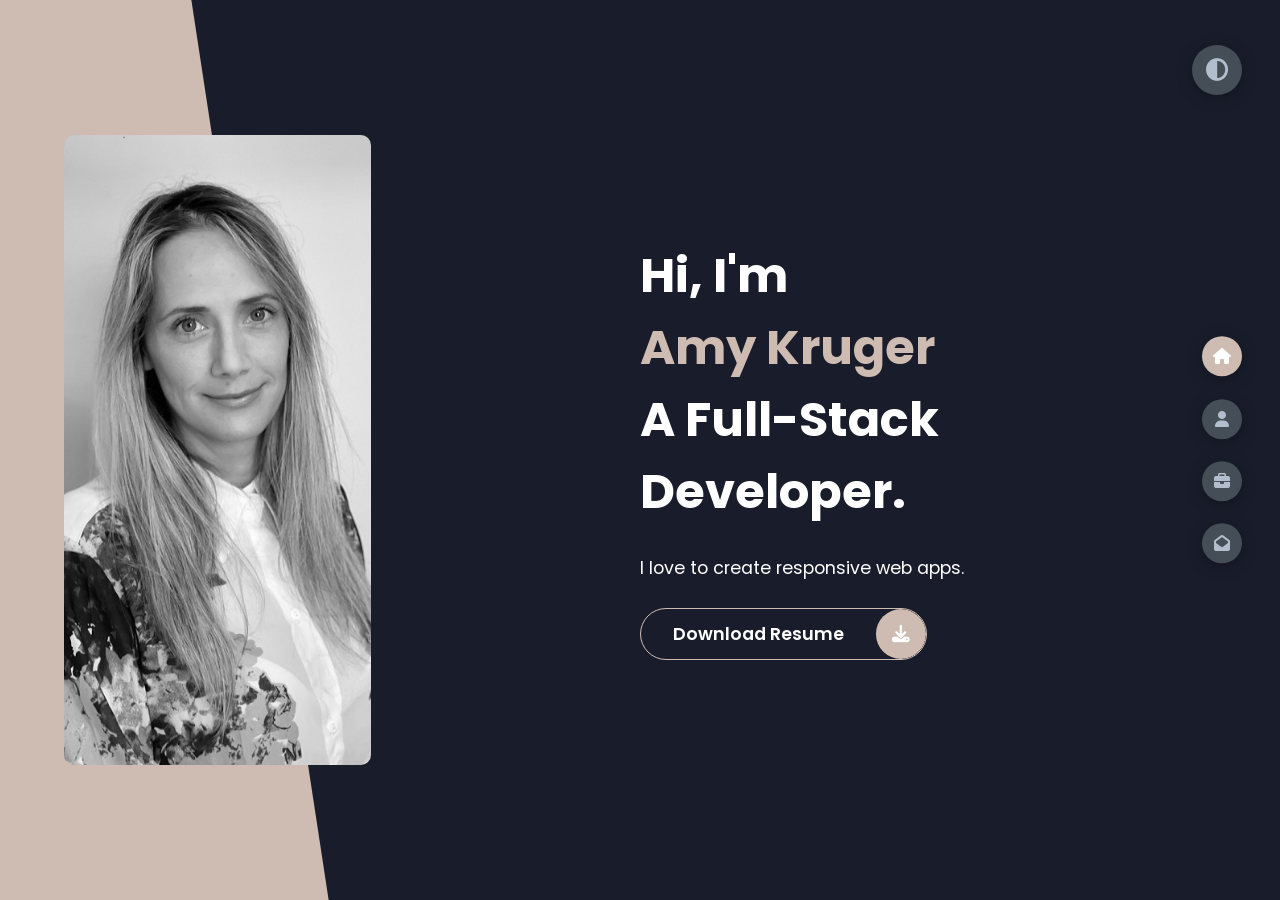
==== index.html @ c8f6fb04 "Imagenes de portfolio fixed" ====
<!doctype html>
<html lang="en">
  <head>
    <meta charset="UTF-8" />
    <meta http-equiv="X-UA-Compatible" content="IE=edge" />
    <meta name="viewport" content="width=device-width, initial-scale=1.0" />
    <title>Amaranta Kruger</title>
    <link rel="stylesheet" href="styles/styles.css" />
    <link rel="preconnect" href="https://fonts.googleapis.com" />
    <link rel="preconnect" href="https://fonts.gstatic.com" crossorigin />
    <link
      rel="stylesheet"
      href="https://cdnjs.cloudflare.com/ajax/libs/font-awesome/6.1.2/css/all.min.css"
      integrity="sha512-1sCRPdkRXhBV2PBLUdRb4tMg1w2YPf37qatUFeS7zlBy7jJI8Lf4VHwWfZZfpXtYSLy85pkm9GaYVYMfw5BC1A=="
      crossorigin="anonymous"
      referrerpolicy="no-referrer"
    />
    <link
      href="https://fonts.googleapis.com/css2?family=Poppins:ital,wght@0,400;0,700;1,400;1,600&display=swap"
      rel="stylesheet"
    />
  </head>

  <body class="main-content">
    <header class="container header active" id="home">
      <div class="header-content">
        <div class="left-header">
          <div class="h-shape"></div>
          <div class="image">
            <img src="img/hero.jpg" alt="Image of Amaranta" />
          </div>
        </div>
        <div class="right-header">
          <h1 class="name">
            Hi, I'm<br /><span>Amy Kruger</span><br />
            A Full-Stack Developer.
          </h1>
          <p>I love to create responsive web apps.</p>
          <div class="btn-con">
            <a href="resume.pdf" class="main-btn" download>
              <span class="btn-text">Download Resume</span>
              <span class="btn-icon"><i class="fas fa-download"></i></span>
            </a>
          </div>
        </div>
      </div>
    </header>
    <main>
      <section class="container about" id="about">
        <div class="main-title">
          <h2>About <span>me</span><span class="bg-text">About Me</span></h2>
        </div>
        <div class="about-container">
          <div class="left-about">
            <h4>Information About me</h4>
            <p>
              I’m walking my way to a full stack web developer career. Working
              hard every day to become a better skilled and right-minded
              professional. I design and create responsive web apps. I have 2+
              years of professional experience in software development, and I've
              coding my own websites and app projects since 2021. My tools
              currently include Php, Js, Css, Html, BS5, JQuery, MySQL. I'm also
              implementing API solutions (Web, Restful and Third-Party).
              <br />
              <br />
              I worked in the advertising and art industries 6+ years, as a
              Project Manager and Art Director. After that started travelling
              and I've living in several places in Spain, New Zealand, several
              countries in Asia and Australia. Covid situation gave the time to
              stop and rethink about what I wanted for my life and career. And
              that's when I stared my Web Development journey. And I'm loving
              it!
            </p>
            <div class="btn-con">
              <a href="resume.pdf" class="main-btn" download>
                <span class="btn-text">Download Resume</span>
                <span class="btn-icon"><i class="fas fa-download"></i></span>
              </a>
            </div>
          </div>
          <div class="right-about">
            <div class="about-item">
              <div class="abt-text">
                <p class="large-text">20+</p>
                <p class="small-text">
                  Website Development Projects <br />
                  Completed
                </p>
              </div>
            </div>
            <div class="about-item">
              <div class="abt-text">
                <p class="large-text">3+</p>
                <p class="small-text">
                  Years of coding <br />
                  experience
                </p>
              </div>
            </div>
            <div class="about-item">
              <div class="abt-text">
                <p class="large-text">3+</p>
                <p class="small-text">Working Experience <br /></p>
              </div>
            </div>
            <div class="about-item">
              <div class="abt-text">
                <p class="large-text">+20</p>
                <p class="small-text">Projects Leaded <br /></p>
              </div>
            </div>
          </div>
        </div>
        <div class="about-stats">
          <h4 class="stat-title">My Skills</h4>
          <div class="progress-bars">
            <div class="progress-bar">
              <p class="prog-title">html5</p>
              <div class="progress-con">
                <p class="prog-text">80%</p>
                <div class="progress">
                  <span class="html"></span>
                </div>
              </div>
            </div>
            <div class="progress-bar">
              <p class="prog-title">css3</p>
              <div class="progress-con">
                <p class="prog-text">80%</p>
                <div class="progress">
                  <span class="css"></span>
                </div>
              </div>
            </div>
            <div class="progress-bar">
              <p class="prog-title">javascript</p>
              <div class="progress-con">
                <p class="prog-text">60%</p>
                <div class="progress">
                  <span class="js"></span>
                </div>
              </div>
            </div>
            <div class="progress-bar">
              <p class="prog-title">Php</p>
              <div class="progress-con">
                <p class="prog-text">60%</p>
                <div class="progress">
                  <span class="php"></span>
                </div>
              </div>
            </div>
            <div class="progress-bar">
              <p class="prog-title">Designing and Prototyping Tools</p>
              <div class="progress-con">
                <p class="prog-text">70%</p>
                <div class="progress">
                  <span class="tools"></span>
                </div>
              </div>
            </div>
            <div class="progress-bar">
              <p class="prog-title">Googling</p>
              <div class="progress-con">
                <p class="prog-text">100%</p>
                <div class="progress">
                  <span class="google"></span>
                </div>
              </div>
            </div>
            <div class="progress-bar">
              <p class="prog-title">Problem Solver</p>
              <div class="progress-con">
                <p class="prog-text">100%</p>
                <div class="progress">
                  <span class="psolver"></span>
                </div>
              </div>
            </div>
            <div class="progress-bar">
              <p class="prog-title">Commited</p>
              <div class="progress-con">
                <p class="prog-text">100%</p>
                <div class="progress">
                  <span class="commited"></span>
                </div>
              </div>
            </div>
          </div>
        </div>
        <h4 class="stat-title">My Timeline</h4>
        <div class="timeline">
          <div class="timeline-item">
            <div class="tl-icon">
              <i class="fas fa-briefcase"></i>
            </div>
            <p class="tl-duration">2022 - 2026</p>
            <h5>
              PHP Developer<span> - BLUEMEDIAADS, BARCELONA, SPAIN.</span>
            </h5>
            <p>
              • Developed full-stack software using PHP and MySQL for backend,
              with responsive front-end (BS4, CSS, JS, jQuery) • Implemented API
              solutions (Web, REST and Third-Party) • Managed mass email
              marketing infrastructure in Ongage, handling the full
              deliverability lifecycle across multiple sending domains •
              Configured and maintained servers on OVH and Host Europe as SMTP
              relay via SparkPost, optimizing delivery rates and inbox placement
              • Managed SSL certificate acquisition, renewal and installation
              (Sectigo) across production and sending domains • Monitored and
              analyzed IP/domain reputation, adjusting DNS configuration (SPF,
              DKIM, DMARC) and resolving blacklisting incidents • Developed
              websites with consistent branding identity, including workflows,
              mockups and graphic presentations • Used Git/GitHub and package
              managers (NPM, Composer) as part of standard development workflow;
              wrote software documentation and tutorials (written and video)
            </p>
          </div>
          <div class="timeline-item">
            <div class="tl-icon">
              <i class="fas fa-briefcase"></i>
            </div>
            <p class="tl-duration">2022 - 2022</p>
            <h5>
              Software Developer Intern<span> - GaoTek Inc., Remote.</span>
            </h5>
            <p>
              • Debugging and testing code • Documenting and testing new
              software applications • Researching, investigating and fixing a
              wide range of technical issues
            </p>
          </div>
          <div class="timeline-item">
            <div class="tl-icon">
              <i class="fas fa-briefcase"></i>
            </div>
            <p class="tl-duration">2021 - 2023</p>
            <h5>
              Website Development Diploma<span>
                - Mindroom Innovation, Burleigh Heads, Australia.</span
              >
            </h5>
            <p>
              • Front-End and Back-End development. • Responsive Web Apps
              including the design, and coding of the front and backend. • Front
              End HTML, CSS, JavaScript and BS4. • Backend Php, MySQL, Mongo DB.
              • Frameworks: Django along with Python. • CMS: WordPress •
              Wireframing: Wireframe, Figma and Adobe Illustrator. • Testing
              against W3C standards, debugging and Performance testing.
            </p>
          </div>
          <div class="timeline-item">
            <div class="tl-icon">
              <i class="fas fa-briefcase"></i>
            </div>
            <p class="tl-duration">2020-2020</p>
            <h5>
              Bussiness Certificate I<span>
                - Eagle Academy, Burleigh Heads, Australia.</span
              >
            </h5>
            <p>
              • Basic economics • Basic accounting • Administrative duties •
              Managerial processes • Entrepreneurship.
            </p>
          </div>
          <div class="timeline-item">
            <div class="tl-icon">
              <i class="fas fa-briefcase"></i>
            </div>
            <p class="tl-duration">2012 - 2018</p>
            <h5>Project Manager<span> - TVD, BA Argentina</span></h5>
            <p>
              Audiovisual Production and Postproduction services. • Worked with
              Adobe package tools and video formats and codecs, video delivery
              protocols and player technologies. • Worked in partnership with
              advertising agencies such as BBDO and Ogilvy.
            </p>
          </div>
          <div class="timeline-item">
            <div class="tl-icon">
              <i class="fas fa-briefcase"></i>
            </div>
            <p class="tl-duration">2017 - 2014</p>
            <h5>
              Image and Sound Designer<span>
                - Buenos Aires University, Argentina</span
              >
            </h5>
            <p>
              • Video and sound edition with Abode Premiere Pro and Final Cut. •
              3D Animation with 3Ds Max. • Project Budgeting. • Industry
              Standards. • Aesthetics concepts. • Cinema and art theory.
            </p>
          </div>
        </div>
      </section>
      <section class="container" id="portfolio">
        <div class="main-title">
          <h2>My <span>Work</span><span class="bg-text">My Work</span></h2>
        </div>
        <p class="port-text">
          Here are some of my works that I have done in different programming
          languages languages.
        </p>
        <div class="portfolios">
          <div class="portfolio-item">
            <div class="image">
              <img src="img/laravel.png" alt="Laravel" />
            </div>
            <div class="hover-items">
              <h3>Project Source</h3>
              <div class="icons">
                <a href="https://www.youtube.com/@instantcall" class="icon">
                  <i class="fab fa-github"></i>
                </a>
              </div>
            </div>
            <div class="portfolio-text">
              <h4>Laravel Blog website</h4>
              <p>
                Tecnologies: Laravel 8, MySQL, BS4, CSS.<br />
                Features:Multipage website with Auth access, MySQL for storage
                and CRUD capabilties.<br />
                Start Date: 2024<br />
              </p>
            </div>
          </div>
          <div class="portfolio-item">
            <div class="image">
              <img src="img/instantcall.jpg" alt="Instantcall" />
            </div>
            <div class="hover-items">
              <h3>Website Link</h3>
              <div class="icons">
                <a href="https://www.youtube.com/@instantcall" class="icon">
                  <i class="fab fa-github"></i>
                </a>
              </div>
            </div>
            <div class="portfolio-text">
              <h4>CRM app for BlueMediaAds</h4>
              <p>
                Tecnologies: PHP, MySQL, API, BS4, CSS and JS.<br />
                Features: Admin, Moderator and Agents access. Connect to CMR's.
                I teamed up with a Sr. Dev.<br />
                Start Date: 2023<br />
              </p>
            </div>
          </div>
          <div class="portfolio-item">
            <div class="image">
              <img
                src="img/instantcall_web.png"
                alt="Stranger Things Homepage"
              />
            </div>
            <div class="hover-items">
              <h3>Website Link</h3>
              <div class="icons">
                <a href="https://instantcall.io/pages/about.php" class="icon">
                  <i class="fab fa-github"></i>
                </a>
              </div>
            </div>
            <div class="portfolio-text">
              <h4>Website for BlueMediaAds</h4>
              <p>
                Tecnologies: Bootstrap, Html,Css, Php,Js.<br />
                Features: Multipage responsive website with contact form.<br />
                Start Date: 2024<br />
              </p>
            </div>
          </div>
          <div class="portfolio-item">
            <div class="image">
              <img src="img/stripe.png" alt="Home View" />
            </div>
            <div class="hover-items">
              <h3>Project Source</h3>
              <div class="icons">
                <a
                  href="https://github.com/amarantak/php_stripe_app"
                  class="icon"
                >
                  <i class="fab fa-github"></i>
                </a>
              </div>
            </div>
            <div class="portfolio-text">
              <h4>PHP Checkout</h4>
              <p>
                Tecnologies: OOP PHP, Stripe API, MySQL, JS, BS4.<br />
                Features: Paypage with Admin view for Transactions and
                Customers.<br />
                Start Date: 2023<br />
              </p>
            </div>
          </div>
          <div class="portfolio-item">
            <div class="image">
              <img src="img/gym.png" alt="Gym Website Homepage" />
            </div>
            <div class="hover-items">
              <h3>Project Source</h3>
              <div class="icons">
                <a href="https://github.com/amarantak/gym-demo" class="icon">
                  <i class="fab fa-github"></i>
                </a>
              </div>
            </div>
            <div class="portfolio-text">
              <h4>Gym Website Demo</h4>
              <p>
                Tecnologies: Php, MyQSL, Html, Css.<br />
                Features: Multipage with admin, staff and user section.<br />
                Start Date: March 2022.<br />
              </p>
            </div>
          </div>
          <div class="portfolio-item">
            <div class="image">
              <img src="img/3d2.jpg" alt="3D Website" />
            </div>
            <div class="hover-items">
              <h3>Project Source</h3>
              <div class="icons">
                <a href="#" class="icon">
                  <i class="fab fa-github"></i>
                </a>
              </div>
            </div>
            <div class="portfolio-text">
              <h4>Simple Website</h4>
              <p>
                Tecnologies: Html, Css, and Js.<br />
                Features: Homepage, Contact Us and Projects Page.<br />
                Start Date: Feb 2022.<br />
              </p>
            </div>
          </div>
          <div class="portfolio-item">
            <div class="image">
              <img
                src="img/todo.jpg"
                alt="Image of web app"
                class="fit-contain"
              />
            </div>
            <div class="hover-items">
              <h3>Project Source</h3>
              <div class="icons">
                <a href="https://github.com/amarantak/ToDoList" class="icon">
                  <i class="fab fa-github"></i>
                </a>
              </div>
            </div>
            <div class="portfolio-text">
              <h4>To do List App</h4>
              <p>
                Tecnologies: Html, css and Vanilla JavaScript.<br />
                Features: Create, Read, Update and Delete functionalities.<br />
                Start Date: January 2021.<br />
              </p>
            </div>
          </div>
        </div>
      </section>

      <section class="container contact" id="contact">
        <div class="contact-container">
          <div class="main-title">
            <h2>
              Contact <span>Me</span><span class="bg-text">ContactMe</span>
            </h2>
          </div>
          <div class="contact-content-con">
            <div class="left-contact">
              <h4>Contact me here</h4>
              <p>
                I'm very happy you decided to contact me. Please fill the form
                bellow with your message.
              </p>
              <div class="contact-info">
                <div class="contact-item">
                  <div class="icon">
                    <i class="fas fa-map-marker-alt"></i>
                    <span>Location :</span>
                  </div>
                  <p>Barcelona, Spain</p>
                </div>
                <div class="contact-item">
                  <div class="icon">
                    <i class="fas fa-envelope"></i>
                    <span>Email :</span>
                  </div>
                  <p>
                    <span>amarantakruger@gmail.com</span>
                  </p>
                </div>
                <div class="contact-item">
                  <div class="icon">
                    <i class="fas fa-globe-africa"></i>
                    <span>Languages :</span>
                  </div>
                  <p>
                    <span>English, Spanish</span>
                  </p>
                </div>
              </div>
              <div class="contact-icons">
                <div class="contact-icon">
                  <a
                    href="https://www.linkedin.com/in/amaranta-kruger-439649101/"
                    target="_blank"
                  >
                    <i class="fa-brands fa-linkedin-in"></i>
                  </a>
                  <a href="https://github.com/amarantak" target="_blank">
                    <i class="fab fa-github"></i>
                  </a>
                </div>
              </div>
            </div>
            <div class="right-contact">
              <form
                id=""
                class=""
                method="POST"
                action="https://formsubmit.co/amarantakruger@gmail.com"
              >
                <input
                  type="hidden"
                  name="_next"
                  value="https://amarantakruger.com/thankyou.php"
                />
                <div class="input-control i-c-2">
                  <input
                    type="text"
                    required
                    name="name"
                    placeholder="YOUR NAME"
                  />
                  <input
                    type="email"
                    required
                    name="email"
                    placeholder="YOUR EMAIL"
                  />
                </div>
                <div class="input-control">
                  <input
                    type="text"
                    required
                    name="subject"
                    placeholder="ENTER SUBJECT"
                  />
                </div>
                <div class="input-control">
                  <textarea
                    name="message"
                    required
                    id=""
                    cols="15"
                    rows="8"
                    placeholder="Message Here..."
                  ></textarea>
                </div>
                <div class="submit-btn">
                  <button type="submit" id="" class="main-btn">
                    <span class="btn-text">Send Message</span>
                    <span class="btn-icon"
                      ><i class="fa-solid fa-paper-plane"></i
                    ></span>
                  </button>
                </div>
              </form>
            </div>
          </div>
        </div>
      </section>
    </main>

    <div class="controls">
      <div class="control control-1 active-btn" data-id="home">
        <i class="fas fa-home"></i>
      </div>
      <div class="control control-2" data-id="about">
        <i class="fas fa-user"></i>
      </div>
      <div class="control control-3" data-id="portfolio">
        <i class="fas fa-briefcase"></i>
      </div>
      <div class="control control-5" data-id="contact">
        <i class="fas fa-envelope-open"></i>
      </div>
    </div>
    <div class="theme-btn">
      <i class="fas fa-adjust"></i>
    </div>
    <script src="js/app.js"></script>
  </body>
</html>
---- styles/styles.css ----
* {
  margin: 0;
  padding: 0;
  box-sizing: border-box;
  list-style: none;
}

:root {
  --color-primary: #191d2b;
  --color-secondary: #cebbb1;
  --color-white: #FFFFFF;
  --color-black: #000;
  --color-grey0: #f8f8f8;
  --color-grey-1: #dbe1e8;
  --color-grey-2: #b2becd;
  --color-grey-3: #6c7983;
  --color-grey-4: #454e56;
  --color-grey-5: #2a2e35;
  --color-grey-6: #12181b;
  --br-sm-2: 14px;
  --box-shadow-1: 0 3px 15px rgba(0, 0, 0, .3);
}

.light-mode {
  --color-primary: #FFFFFF;
  --color-secondary: #c29f8d;
  --color-white: #454e56;
  --color-black: #000;
  --color-grey0: #f8f8f8;
  --color-grey-1: #6c7983;
  --color-grey-2: #6c7983;
  --color-grey-3: #6c7983;
  --color-grey-4: #454e56;
  --color-grey-5: #f8f8f8;
  --color-grey-6: #12181b;
}

body {
  background-color: var(--color-primary);
  font-family: "Poppins", sans-serif;
  font-size: 1.1rem;
  color: var(--color-white);
  transition: all 0.4s ease-in-out;
}

a {
  display: inline-block;
  text-decoration: none;
  color: inherit;
  font-family: inherit;
}

header {
  min-height: 100vh;
  color: var(--color-white);
  overflow: hidden;
  padding: 0 !important;
}

section {
  min-height: 100vh;
  width: 100%;
  position: absolute;
  left: 0;
  top: 0;
  padding: 3rem 18rem;
}

.container {
  display: none;
  transform: translateY(-100%) scale(0);
  transition: all 0.4s ease-in-out;
  background-color: var(--color-primary);
}

.active {
  display: block;
  -webkit-animation: appear 1s ease-in-out;
          animation: appear 1s ease-in-out;
  transform: translateY(0) scaleY(1);
}

@-webkit-keyframes appear {
  0% {
    transform: translateY(-100%) scaleY(0);
  }
  100% {
    transform: translateY(0) scaleY(1);
  }
}

@keyframes appear {
  0% {
    transform: translateY(-100%) scaleY(0);
  }
  100% {
    transform: translateY(0) scaleY(1);
  }
}
.controls {
  position: fixed;
  z-index: 10;
  top: 50%;
  right: 3%;
  display: flex;
  flex-direction: column;
  align-items: center;
  justify-content: center;
  transform: translateY(-50%);
}

.controls .control {
  padding: 1rem;
  cursor: pointer;
  background-color: var(--color-grey-4);
  width: 40px;
  height: 40px;
  border-radius: 50%;
  display: flex;
  justify-content: center;
  align-items: center;
  margin: 0.7rem 0;
  box-shadow: var(--box-shadow-1);
}

.controls .control i {
  font-size: 1rem;
  color: var(--color-grey-2);
  pointer-events: none;
}

.controls .active-btn {
  background-color: var(--color-secondary);
  transition: all 0.4s ease-in-out;
}

.controls .active-btn i {
  color: var(--color-white);
}

.theme-btn {
  top: 5%;
  right: 3%;
  width: 50px;
  height: 50px;
  border-radius: 50%;
  background-color: var(--color-grey-4);
  cursor: pointer;
  position: fixed;
  display: flex;
  justify-content: center;
  align-items: center;
  box-shadow: 0 3px 15px rgba(0, 0, 0, 0.3);
  transition: all 0.1s ease-in-out;
}

.theme-btn:active {
  transform: translateY(-3px);
}

.theme-btn i {
  font-size: 1.4rem;
  color: var(--color-grey-2);
  pointer-events: none;
}

/*Header-content*/
.header-content {
  display: grid;
  grid-template-columns: repeat(2, 1fr);
  min-height: 100vh;
}

.header-content .left-header {
  display: flex;
  align-items: center;
  position: relative;
}

.header-content .left-header .h-shape {
  transition: all 0.4s ease-in-out;
  width: 65%;
  height: 100%;
  background-color: var(--color-secondary);
  position: absolute;
  left: 0;
  top: 0;
  z-index: -1;
  -webkit-clip-path: polygon(0 0, 46% 0, 79% 100%, 0% 100%);
          clip-path: polygon(0 0, 46% 0, 79% 100%, 0% 100%);
}

.header-content .left-header .image {
  border-radius: var(--br-sm-2);
  height: 70%;
  width: 48%;
  margin-left: 4rem;
  background-color: var(--color-black);
  transition: all 0.4s ease-in-out;
}

.header-content .left-header .image img {
  width: 100%;
  height: 100%;
  border-radius: 10px;
  -o-object-fit: cover;
     object-fit: cover;
  transition: all 0.4s ease-in-out;
  filter: grayscale(100%);
}

.header-content .left-header .image img:hover {
  filter: grayscale(0);
}

.header-content .right-header {
  display: flex;
  flex-direction: column;
  justify-content: center;
  padding-right: 10rem;
}

.header-content .right-header .name {
  font-size: 3rem;
}

.header-content .right-header .name span {
  color: var(--color-secondary);
}

.header-content .right-header p {
  margin: 1.5rem 0;
  line-height: 2rem;
}

/*About*/
.about-container {
  display: grid;
  grid-template-columns: repeat(2, 1fr);
  padding-top: 3.5rem;
  padding-bottom: 5rem;
}

.about-container .right-about {
  display: grid;
  grid-template-columns: repeat(2, 1fr);
  grid-gap: 2rem;
}

.about-container .right-about .about-item {
  border: 1px solid var(--color-grey-5);
  border-radius: 5px;
  transition: all 0.4s ease-in-out;
  box-shadow: 1px 2px 15px rgba(0, 0, 0, 0.2);
}

.about-container .right-about .about-item:hover {
  cursor: default;
  transform: translateY(-5px);
  border: 1px solid var(--color-secondary);
  box-shadow: 1px 4px 15px rgba(0, 0, 0, 0.32);
}

.about-container .right-about .about-item .abt-text {
  padding: 1.5rem;
  display: flex;
  flex-direction: column;
}

.about-container .right-about .about-item .abt-text .large-text {
  font-size: 3rem;
  font-weight: 700;
  color: var(--color-secondary);
}

.about-container .right-about .about-item .abt-text .small-text {
  padding-left: 3rem;
  position: relative;
  text-transform: uppercase;
  font-size: 1.2rem;
  color: var(--color-grey-1);
  letter-spacing: 2px;
}

.about-container .right-about .about-item .abt-text .small-text::before {
  content: "";
  position: absolute;
  left: 0;
  top: 15px;
  width: 2rem;
  height: 2px;
  background-color: var(--color-grey-5);
}

.about-container .left-about {
  padding-right: 5rem;
}

.about-container .left-about p {
  line-height: 2rem;
  padding: 1rem;
  color: var(--color-grey-1);
}

.about-container .left-about h4 {
  font-size: 2rem;
  text-transform: uppercase;
}

.about-stats {
  padding-bottom: 4rem;
}

.about-stats .progress-bars {
  display: grid;
  grid-template-columns: repeat(2, 1fr);
  grid-gap: 2rem;
}

.about-stats .progress-bars .progress-bar {
  display: flex;
  flex-direction: column;
}

.about-stats .progress-bars .progress-bar .prog-title {
  text-transform: uppercase;
  font-weight: 500;
}

.about-stats .progress-bars .progress-bar .progress-con {
  display: flex;
  align-items: center;
}

.about-stats .progress-bars .progress-bar .progress-con .prog-text {
  color: var(--color-grey-2);
}

.about-stats .progress-bars .progress-bar .progress-con .progress {
  width: 100%;
  height: 0.45rem;
  background-color: var(--color-grey-4);
  margin-left: 1rem;
  position: relative;
}

.about-stats .progress-bars .progress-bar .progress-con .progress span {
  position: absolute;
  top: 0;
  left: 0;
  height: 100%;
  background-color: var(--color-secondary);
  transition: all 0.4s ease-in-out;
  width: 60%;
}

.about-stats .progress-bars .progress-bar .progress-con .progress .html {
  width: 80%;
}

.about-stats .progress-bars .progress-bar .progress-con .progress .css {
  width: 80%;
}

.about-stats .progress-bars .progress-bar .progress-con .progress .php {
  width: 60%;
}

.about-stats .progress-bars .progress-bar .progress-con .progress .tools {
  width: 70%;
}

.about-stats .progress-bars .progress-bar .progress-con .progress .google {
  width: 100%;
}

.about-stats .progress-bars .progress-bar .progress-con .progress .psolver {
  width: 100%;
}

.about-stats .progress-bars .progress-bar .progress-con .progress .commited {
  width: 100%;
}

.stat-title {
  text-transform: uppercase;
  font-size: 1.4rem;
  text-align: center;
  padding: 3.5rem 0;
  position: relative;
}

.stat-title::before {
  content: "";
  position: absolute;
  left: 50%;
  top: 0;
  width: 40%;
  height: 1px;
  background-color: var(--color-grey-5);
  transform: translateX(-50%);
}

/*Timeline*/
.timeline {
  display: grid;
  grid-template-columns: repeat(2, 1fr);
  grid-gap: 2rem;
  padding-bottom: 3rem;
}

.timeline .timeline-item {
  position: relative;
  padding-left: 3rem;
  border-left: 1px solid var(--color-grey-5);
}

.timeline .timeline-item .tl-icon {
  position: absolute;
  left: -27px;
  top: 0;
  background-color: var(--color-secondary);
  width: 50px;
  height: 50px;
  border-radius: 50%;
  display: flex;
  align-items: center;
  justify-content: center;
}

.timeline .timeline-item .tl-icon i {
  font-size: 1.3rem;
}

.timeline .timeline-item .tl-duration {
  padding: 0.2rem 0.6rem;
  background-color: var(--color-grey-5);
  border-radius: 15px;
  display: inline-block;
  font-size: 0.8rem;
  text-transform: uppercase;
  font-weight: 500;
}

.timeline .timeline-item h5 {
  padding: 1rem 0;
  text-transform: uppercase;
  font-size: 1.3rem;
  font-weight: 600;
}

.timeline .timeline-item h5 span {
  color: var(--color-grey-2);
  font-weight: 500;
  font-size: 1.2rem;
}

.timeline .timeline-item p {
  color: var(--color-grey-2);
}

.port-text {
  padding: 2rem 0;
  text-align: center;
}

.portfolios {
  display: grid;
  grid-template-columns: repeat(3, 1fr);
  grid-gap: 2rem;
  margin-top: 3rem;
}

.portfolios .portfolio-item {
  position: relative;
  border-radius: 15px;
}

.portfolios .portfolio-item img {
  width: 100%;
  height: 300px;
  -o-object-fit: cover;
     object-fit: cover;
  -o-object-position: top;
     object-position: top;
  border-radius: 10px 10px 0 0;
}

/*fix para img de todo list*/
.portfolios .portfolio-item img.fit-contain {
  object-fit: contain;
  background-color: #f7a94a; /* color del gradiente, para que no se vea un hueco blanco */
}

.portfolios .portfolio-item .hover-items {
  width: 100%;
  height: 100%;
  background-color: var(--color-secondary);
  position: absolute;
  left: 0;
  top: 0;
  border-radius: 15px;
  display: flex;
  justify-content: center;
  align-items: center;
  flex-direction: column;
  opacity: 0;
  transform: scale(0);
  transition: all 0.4s ease-in-out;
}

.portfolios .portfolio-item .hover-items h3 {
  font-size: 1.5rem;
  color: var(--color-white);
  margin-bottom: 1.5rem;
}

.portfolios .portfolio-item .hover-items .icons {
  display: flex;
  justify-content: center;
  align-items: center;
}

.portfolios .portfolio-item .hover-items .icons .icon {
  background-color: var(--color-primary);
  border-radius: 50%;
  width: 50px;
  height: 50px;
  display: flex;
  align-items: center;
  justify-content: center;
  margin: 0 1rem;
  cursor: pointer;
  transition: all 0.4s ease-in-out;
}

.portfolios .portfolio-item .hover-items .icons .icon i {
  font-size: 1.5rem;
  color: var(--color-white);
  margin: 0 1rem;
}

.portfolios .portfolio-item .hover-items .icons .icon:hover {
  background-color: var(--color-white);
}

.portfolios .portfolio-item .hover-items .icons .icon:hover i {
  color: var(--color-primary);
}

.portfolio-item:hover .hover-items {
  opacity: 1;
  transform: scale(1);
}

.portfolios .portfolio-text {
  margin-top: -7px;
  padding: 1.1rem;
  border: 1px solid var(--color-secondary);
}

.portfolios .portfolio-text h4 {
  font-size: 1.5rem;
  margin-bottom: 0.7rem;
  transition: all 0.4s ease-in-out;
  cursor: pointer;
}

.porfolios .portfolio-item h4:hover {
  color: var(--color-secondary);
}

.portfolios .portfolio-item p {
  color: var(--color-grey-2);
  line-height: 2rem;
  padding-bottom: 1rem;
}

.blogs {
  display: grid;
  grid-template-columns: repeat(3, 1fr);
  grid-gap: 2rem;
  margin-top: 3rem;
}

.blogs .blog {
  position: relative;
  background-color: var(--color-grey-5);
  border-radius: 5px;
  box-shadow: 1px 1px 20px rgba(0, 0, 0, 0.1);
  transition: all 0.4s ease-in-out;
}

.blogs .blog:hover {
  box-shadow: 1px 1px 20px rgba(0, 0, 0, 0.3);
  transform: translateY(-5px);
  transition: all 0.4s ease-in-out;
}

.blogs .blog:hover img {
  filter: grayscale(0);
  transform: scale(1.1);
  box-shadow: 0px 4px 15px rgba(0, 0, 0, 0.8);
}

.blogs .blog img {
  width: 100%;
  height: 300px;
  -o-object-fit: cover;
     object-fit: cover;
  border-top-left-radius: 5px;
  border-top-right-radius: 5px;
  filter: grayscale(100%);
  transition: all 0.4s ease-in-out;
}

.blogs .blog .blog-text {
  margin-top: -7px;
  padding: 1.1rem;
  border-top: 8px solid var(--color-secondary);
}

.blogs .blog .blog-text h4 {
  font-size: 1.5rem;
  margin-bottom: 0.7rem;
  transition: all 0.4s ease-in-out;
  cursor: pointer;
}

.blogs .blog .blog-text h4:hover {
  color: var(--color-secondary);
}

.blogs .blog .blog-text p {
  color: var(--color-grey-2);
  line-height: 2rem;
  padding-bottom: 1rem;
}

.contact-content-con {
  display: flex;
  padding-top: 3.5rem;
}

.contact-content-con .left-contact {
  flex: 2;
}

.contact-content-con .left-contact h4 {
  margin-top: 1rem;
  font-size: 2rem;
  text-transform: uppercase;
}

.contact-content-con .left-contact p {
  margin: 1rem 0;
  line-height: 2rem;
}

.contact-content-con .left-contact .contact-info .contact-item {
  display: flex;
  align-items: center;
  justify-content: space-between;
}

.contact-content-con .left-contact .contact-info .contact-item p {
  margin: 0.3rem 0 !important;
  padding: 0 !important;
}

.contact-content-con .left-contact .contact-info .contact-item .icon {
  display: grid;
  grid-template-columns: 40px 1fr;
}

.contact-content-con .left-contact .contact-info .contact-item .icon i {
  display: flex;
  align-items: center;
  font-size: 1.3rem;
}

.contact-content-con .left-contact .contact-icon {
  display: flex;
  margin-top: 2rem;
}

.contact-content-con .left-contact .contact-icon a {
  display: flex;
  align-items: center;
  color: var(--color-white);
  background-color: var(--color-grey-5);
  cursor: pointer;
  justify-content: center;
  width: 50px;
  height: 50px;
  border-radius: 50%;
  margin: 0 0.4rem;
  transition: all 0.4s ease-in-out;
}

.contact-content-con .left-contact .contact-icon a:hover {
  background-color: var(--color-secondary);
}

.contact-content-con .left-contact .contact-icon a:hover i {
  color: var(--color-primary);
}

.contact-content-con .left-contact .contact-icon a i {
  display: flex;
  align-items: center;
  justify-content: center;
  font-size: 1.3rem;
}

.contact-content-con .right-contact {
  flex: 3;
  margin-left: 3rem;
}

.contact-content-con .right-contact .input-control {
  margin: 1.5rem 0;
}

.contact-content-con .right-contact .input-control input,
.contact-content-con .right-contact .input-control textarea {
  border-radius: 30px;
  font-weight: inherit;
  font-size: inherit;
  font-family: inherit;
  padding: 0.8rem 1.1rem;
  outline: none;
  border: none;
  background-color: var(--color-grey-5);
  width: 100%;
  color: var(--color-white);
  resize: none;
}

.contact-content-con .right-contact .i-c-2 {
  display: flex;
}

.contact-content-con .right-contact .i-c-2 :last-child {
  margin-left: 1.5rem;
}

.contact-content-con .right-contact .submit-btn {
  display: flex;
  justify-content: flex-start;
}

button {
  background-color: transparent;
}

/*Independed components*/
.btn-con {
  display: flex;
  align-self: flex-start;
}

.main-btn {
  border-radius: 30px;
  color: inherit;
  font-weight: 600;
  position: relative;
  border: 1px solid var(--color-secondary);
  display: flex;
  align-self: flex-start;
  align-items: center;
  overflow: hidden;
}

.main-btn .btn-text {
  padding: 0 2rem;
}

.main-btn .btn-icon {
  background-color: var(--color-secondary);
  display: flex;
  align-items: center;
  justify-content: center;
  border-radius: 50%;
  padding: 1rem;
}

.main-btn::before {
  content: "";
  position: absolute;
  top: 0;
  right: 0;
  transform: translateX(100%);
  transition: all 0.4s ease-out;
  z-index: -1;
}

.main-btn:hover {
  transition: all 0.4s ease-out;
}

.main-btn:hover::before {
  width: 100%;
  height: 100%;
  background-color: var(--color-secondary);
  transform: translateX(0);
  transition: all 0.4s ease-out;
}

.main-title {
  text-align: center;
}

.main-title h2 {
  position: relative;
  text-transform: uppercase;
  font-size: 4rem;
  font-weight: 700;
}

.main-title h2 span {
  color: var(--color-secondary);
}

.main-title h2 .bg-text {
  position: absolute;
  top: 50%;
  left: 50%;
  color: var(--color-grey-5);
  transition: all 0.4s ease-in-out;
  z-index: -1;
  transform: translate(-50%, -50%);
  font-weight: 800;
  font-size: 6.3rem;
}

.about-container .left-about p {
  padding-left: 0;
}

@media screen and (max-width: 600px) {
  header {
    padding: 0 !important;
  }
  .theme-btn {
    width: 50px;
    height: 50px;
  }
  .header-content {
    grid-template-columns: repeat(1, 1fr);
    padding-bottom: 6rem;
  }
  .left-header .h-shape {
    display: none;
  }
  .right-header {
    grid-row: 1;
    padding-right: 0rem !important;
    width: 90%;
    margin: 0 auto;
  }
  .right-header .name {
    font-size: 2.5rem !important;
    text-align: center;
    padding-top: 3rem;
  }
  .header-content .left-header .image {
    margin: 0 auto;
    width: 90%;
  }
  .controls {
    top: auto;
    bottom: 0;
    flex-direction: row;
    justify-content: center;
    left: 50%;
    transform: translateX(-50%);
    width: 100%;
    background-color: var(--color-grey-5);
  }
  .controls .control {
    margin: 1rem 0.3rem;
  }
  .about-container {
    grid-template-columns: repeat(1, 1fr);
  }
  .about-container .right-about {
    grid-template-columns: repeat(1, 1fr);
    padding-top: 2.5rem;
  }
  .about-container .left-about {
    padding-right: 0;
  }
  .about-container .left-about p {
    padding-left: 0;
  }
  .timeline {
    grid-template-columns: repeat(1, 1fr);
    padding-bottom: 6rem;
  }
  .container {
    padding: 2rem 2.5rem !important;
  }
  .about-stats .progress-bars {
    grid-template-columns: repeat(1, 1fr);
  }
  .portfolios {
    grid-template-columns: repeat(1, 1fr);
    padding-bottom: 6rem;
    margin-top: 1rem;
  }
  .blogs {
    grid-template-columns: repeat(1, 1fr);
    padding-bottom: 6rem;
  }
  .contact-content-con {
    flex-direction: column;
  }
  .contact-content-con .right-contact {
    margin-left: 0;
    margin-top: 2.5rem;
  }
  .contact-content-con .right-contact .i-c-2 {
    flex-direction: column;
  }
  .contact-content-con .right-contact .i-c-2 :last-child {
    margin-left: 0;
    margin-top: 1.5rem;
  }
  .contact-content-con .right-contact {
    margin-bottom: 6rem;
  }
  .contact-item {
    flex-direction: column;
    margin: 1rem 0;
  }
  .contact-item p {
    font-size: 15px;
    color: var(--color-grey-2);
  }
  .contact-item span {
    font-size: 15px;
  }
  .contact-item .icon {
    grid-template-columns: 25px 1fr;
  }
  .main-title h2 {
    font-size: 2rem;
  }
  .main-title h2 span {
    font-size: 2.3rem;
  }
  .main-title h2 .bg-text {
    font-size: 2.3rem;
  }
}
@media screen and (max-width: 1432px) {
  .container {
    padding: 7rem 11rem;
  }
  .contact-content-con {
    flex-direction: column;
  }
  .contact-content-con .right-contact {
    margin-left: 0;
    margin-top: 2.5rem;
  }
  .contact-content-con .right-contact .i-c-2 {
    flex-direction: column;
  }
  .contact-content-con .right-contact .i-c-2 :last-child {
    margin-left: 0;
    margin-top: 1.5rem;
  }
  .contact-content-con .right-contact {
    margin-bottom: 6rem;
  }
  .main-title h2 .bg-text {
    font-size: 5.5rem;
  }
}
@media screen and (max-width: 1250px) {
  .blogs {
    grid-template-columns: repeat(2, 1fr);
    margin-top: 6rem;
  }
  .portfolios {
    grid-template-columns: repeat(2, 1fr);
  }
  .header-content .right-header {
    padding-right: 9rem;
  }
}
@media screen and (max-width: 660px) {
  .blogs {
    grid-template-columns: repeat(1, 1fr);
  }
  .portfolios {
    grid-template-columns: repeat(1, 1fr);
  }
}
@media screen and (max-width: 1070px) {
  .about-container {
    grid-template-columns: repeat(1, 1fr);
  }
  .about-container .right-about {
    padding-top: 2.5rem;
  }
  .main-title h2 {
    font-size: 4rem;
  }
  .main-title h2 span {
    font-size: 4rem;
  }
  .main-title h2 .bg-text {
    font-size: 4.5rem;
  }
}
@media screen and (max-width: 970px) {
  .container {
    padding: 7rem 6rem;
  }
  .about-container .left-about {
    padding-right: 0rem;
  }
  .header-content {
    grid-template-columns: repeat(1, 1fr);
    padding-bottom: 6rem;
  }
  .left-header .h-shape {
    display: none;
  }
  .left-header .image {
    width: 90% !important;
    margin: 0 auto !important;
  }
  .right-header {
    grid-row: 1;
    padding-right: 0rem !important;
    width: 90%;
    margin: 0 auto;
  }
  .right-header .name {
    font-size: 2.5rem !important;
    text-align: center;
    padding-top: 3rem;
  }
}
@media screen and (max-width: 700px) {
  .container {
    padding: 7rem 3rem;
  }
  .about-stats .progress-bars {
    grid-template-columns: repeat(1, 1fr);
  }
  .about-container .right-about {
    grid-template-columns: repeat(1, 1fr);
  }
  .timeline {
    grid-template-columns: repeat(1, 1fr);
  }
  .main-title h2 {
    font-size: 3rem;
  }
  .main-title h2 span {
    font-size: 3rem;
  }
  .main-title h2 .bg-text {
    font-size: 4rem;
  }
}
/*# sourceMappingURL=styles.css.map */
.header-thankyou {
  padding: 3em;
}/*# sourceMappingURL=styles.css.map */
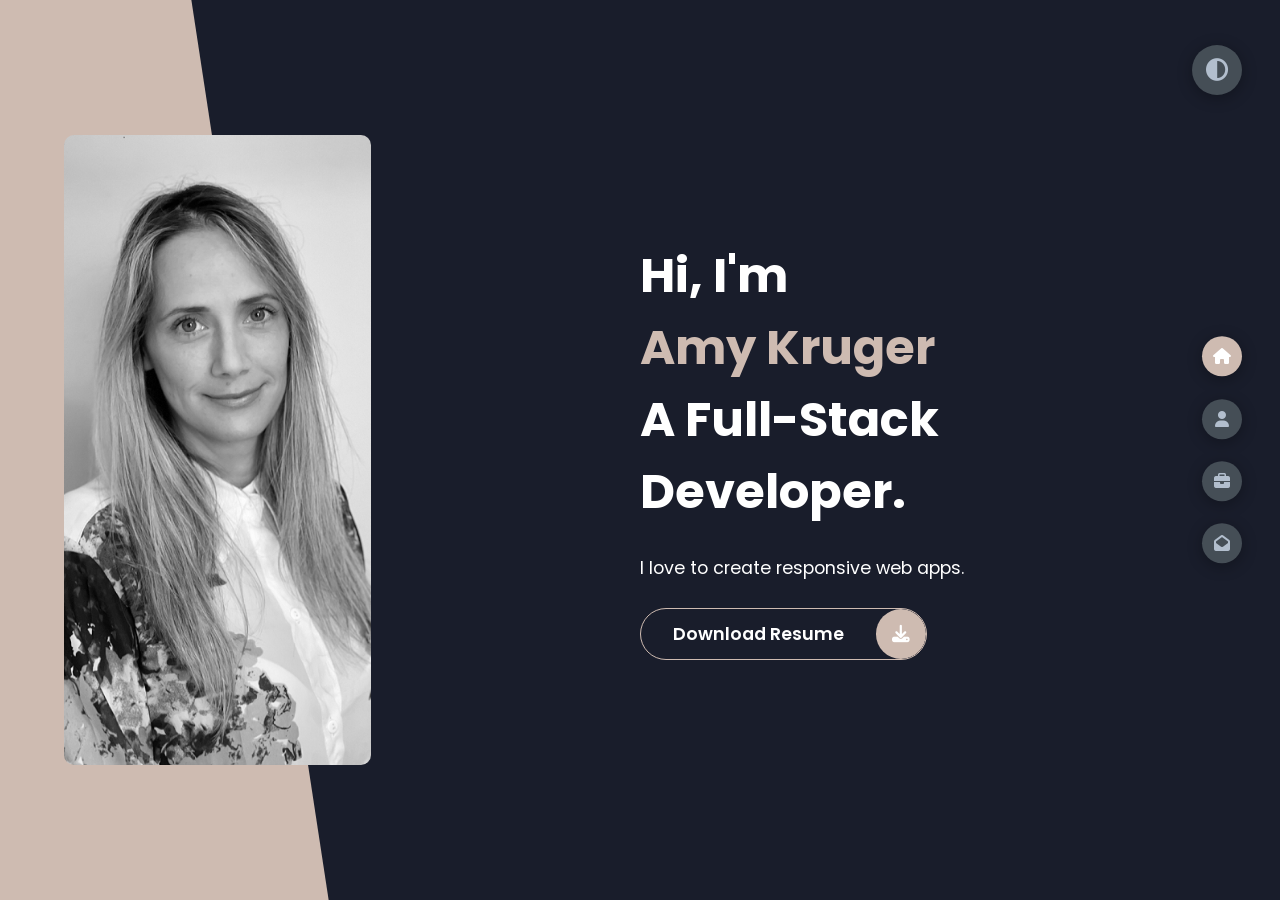
==== commit 1324968d: "my work section fixed" ====
--- a/index.html
+++ b/index.html
@@ -303,15 +303,44 @@
           Here are some of my works that I have done in different programming
           languages languages.
         </p>
+
         <div class="portfolios">
           <div class="portfolio-item">
             <div class="image">
+              <img src="img/macondo.png" alt="Laravel" />
+            </div>
+            <div class="hover-items">
+              <h3>Project Source</h3>
+              <div class="icons">
+                <a
+                  href="https://github.com/amarantak/macondo_tienda"
+                  class="icon"
+                >
+                  <i class="fab fa-github"></i>
+                </a>
+              </div>
+            </div>
+            <div class="portfolio-text">
+              <h4>Online Store</h4>
+              <p>
+                Tecnologies: OOP PHP, MySQL, Stripe API.<br />
+                Features: Online store with Admin section with CRUD
+                capabilities.<br />
+                Start Date: 2026<br />
+              </p>
+            </div>
+          </div>
+          <div class="portfolio-item">
+            <div class="image">
               <img src="img/laravel.png" alt="Laravel" />
             </div>
             <div class="hover-items">
               <h3>Project Source</h3>
               <div class="icons">
-                <a href="https://www.youtube.com/@instantcall" class="icon">
+                <a
+                  href="https://github.com/amarantak/laravel_website"
+                  class="icon"
+                >
                   <i class="fab fa-github"></i>
                 </a>
               </div>
@@ -320,8 +349,8 @@
               <h4>Laravel Blog website</h4>
               <p>
                 Tecnologies: Laravel 8, MySQL, BS4, CSS.<br />
-                Features:Multipage website with Auth access, MySQL for storage
-                and CRUD capabilties.<br />
+                Features:Multipage website with Auth access, MySQL and CRUD
+                capabilties.<br />
                 Start Date: 2024<br />
               </p>
             </div>
@@ -358,7 +387,7 @@
             <div class="hover-items">
               <h3>Website Link</h3>
               <div class="icons">
-                <a href="https://instantcall.io/pages/about.php" class="icon">
+                <a href="https://instantcall.io/pages/index.php" class="icon">
                   <i class="fab fa-github"></i>
                 </a>
               </div>
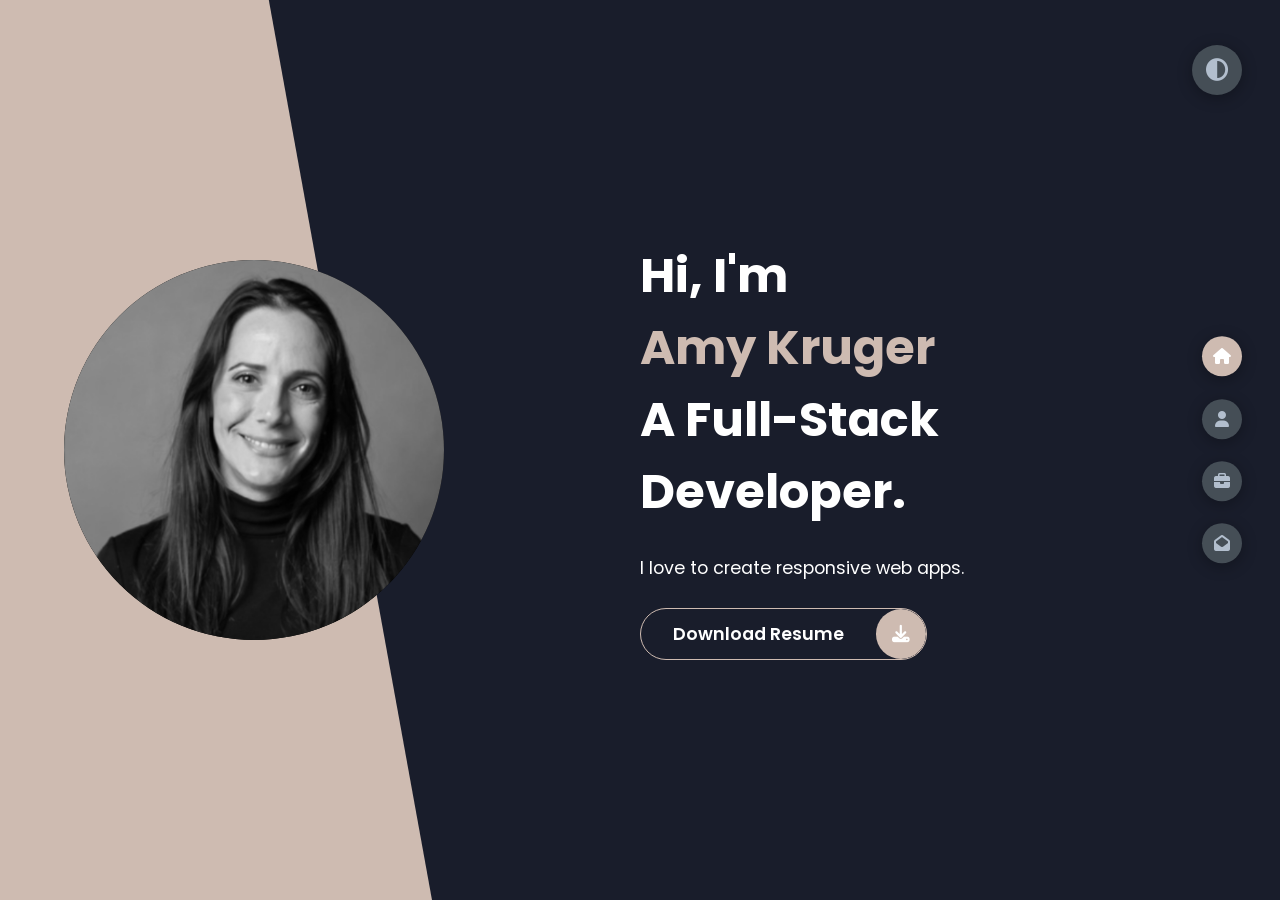
==== commit 1afb6fb6: "hero image fixed" ====
--- a/index.html
+++ b/index.html
@@ -27,7 +27,7 @@
         <div class="left-header">
           <div class="h-shape"></div>
           <div class="image">
-            <img src="img/hero.jpg" alt="Image of Amaranta" />
+            <img src="img/hero.png" alt="Image of Amaranta" />
           </div>
         </div>
         <div class="right-header">
--- a/styles/styles.css
+++ b/styles/styles.css
@@ -179,21 +179,20 @@
 
 .header-content .left-header .h-shape {
   transition: all 0.4s ease-in-out;
-  width: 65%;
+  width: 75%;
   height: 100%;
   background-color: var(--color-secondary);
   position: absolute;
   left: 0;
   top: 0;
   z-index: -1;
-  -webkit-clip-path: polygon(0 0, 46% 0, 79% 100%, 0% 100%);
-          clip-path: polygon(0 0, 46% 0, 79% 100%, 0% 100%);
+  clip-path: polygon(0 0, 56% 0, 90% 100%, 0% 100%);
 }
 
 .header-content .left-header .image {
-  border-radius: var(--br-sm-2);
-  height: 70%;
-  width: 48%;
+  border-radius: 50%;
+  width: 380px;
+  height: 380px;
   margin-left: 4rem;
   background-color: var(--color-black);
   transition: all 0.4s ease-in-out;
@@ -202,9 +201,8 @@
 .header-content .left-header .image img {
   width: 100%;
   height: 100%;
-  border-radius: 10px;
-  -o-object-fit: cover;
-     object-fit: cover;
+  border-radius: 50%;
+  object-fit: cover;
   transition: all 0.4s ease-in-out;
   filter: grayscale(100%);
 }
@@ -864,10 +862,13 @@
     text-align: center;
     padding-top: 3rem;
   }
+
   .header-content .left-header .image {
-    margin: 0 auto;
-    width: 90%;
-  }
+  margin: 0 auto;
+  width: 260px;
+  height: 260px;
+}
+
   .controls {
     top: auto;
     bottom: 0;
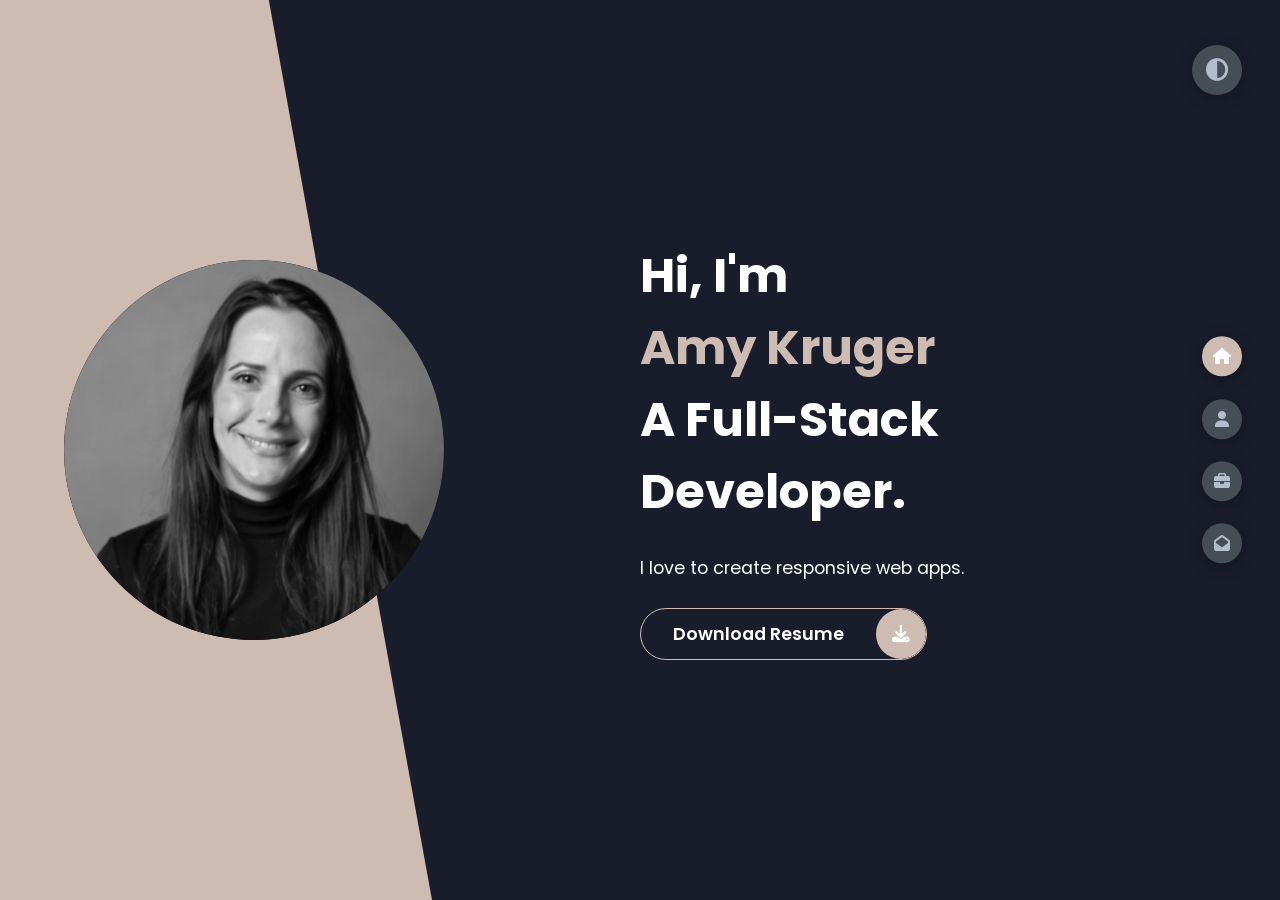
==== commit f6144fbc: "links openers OK" ====
--- a/index.html
+++ b/index.html
@@ -315,6 +315,8 @@
                 <a
                   href="https://github.com/amarantak/macondo_tienda"
                   class="icon"
+                  target="_blank"
+                  rel="noopener noreferrer"
                 >
                   <i class="fab fa-github"></i>
                 </a>
@@ -340,6 +342,8 @@
                 <a
                   href="https://github.com/amarantak/laravel_website"
                   class="icon"
+                  target="_blank"
+                  rel="noopener noreferrer"
                 >
                   <i class="fab fa-github"></i>
                 </a>
@@ -362,7 +366,12 @@
             <div class="hover-items">
               <h3>Website Link</h3>
               <div class="icons">
-                <a href="https://www.youtube.com/@instantcall" class="icon">
+                <a
+                  href="https://www.youtube.com/@instantcall"
+                  class="icon"
+                  target="_blank"
+                  rel="noopener noreferrer"
+                >
                   <i class="fab fa-github"></i>
                 </a>
               </div>
@@ -387,7 +396,12 @@
             <div class="hover-items">
               <h3>Website Link</h3>
               <div class="icons">
-                <a href="https://instantcall.io/pages/index.php" class="icon">
+                <a
+                  href="https://instantcall.io/pages/index.php"
+                  class="icon"
+                  target="_blank"
+                  rel="noopener noreferrer"
+                >
                   <i class="fab fa-github"></i>
                 </a>
               </div>
@@ -411,6 +425,8 @@
                 <a
                   href="https://github.com/amarantak/php_stripe_app"
                   class="icon"
+                  target="_blank"
+                  rel="noopener noreferrer"
                 >
                   <i class="fab fa-github"></i>
                 </a>
@@ -433,7 +449,12 @@
             <div class="hover-items">
               <h3>Project Source</h3>
               <div class="icons">
-                <a href="https://github.com/amarantak/gym-demo" class="icon">
+                <a
+                  href="https://github.com/amarantak/gym-demo"
+                  class="icon"
+                  target="_blank"
+                  rel="noopener noreferrer"
+                >
                   <i class="fab fa-github"></i>
                 </a>
               </div>
@@ -454,7 +475,12 @@
             <div class="hover-items">
               <h3>Project Source</h3>
               <div class="icons">
-                <a href="#" class="icon">
+                <a
+                  href="#"
+                  class="icon"
+                  target="_blank"
+                  rel="noopener noreferrer"
+                >
                   <i class="fab fa-github"></i>
                 </a>
               </div>
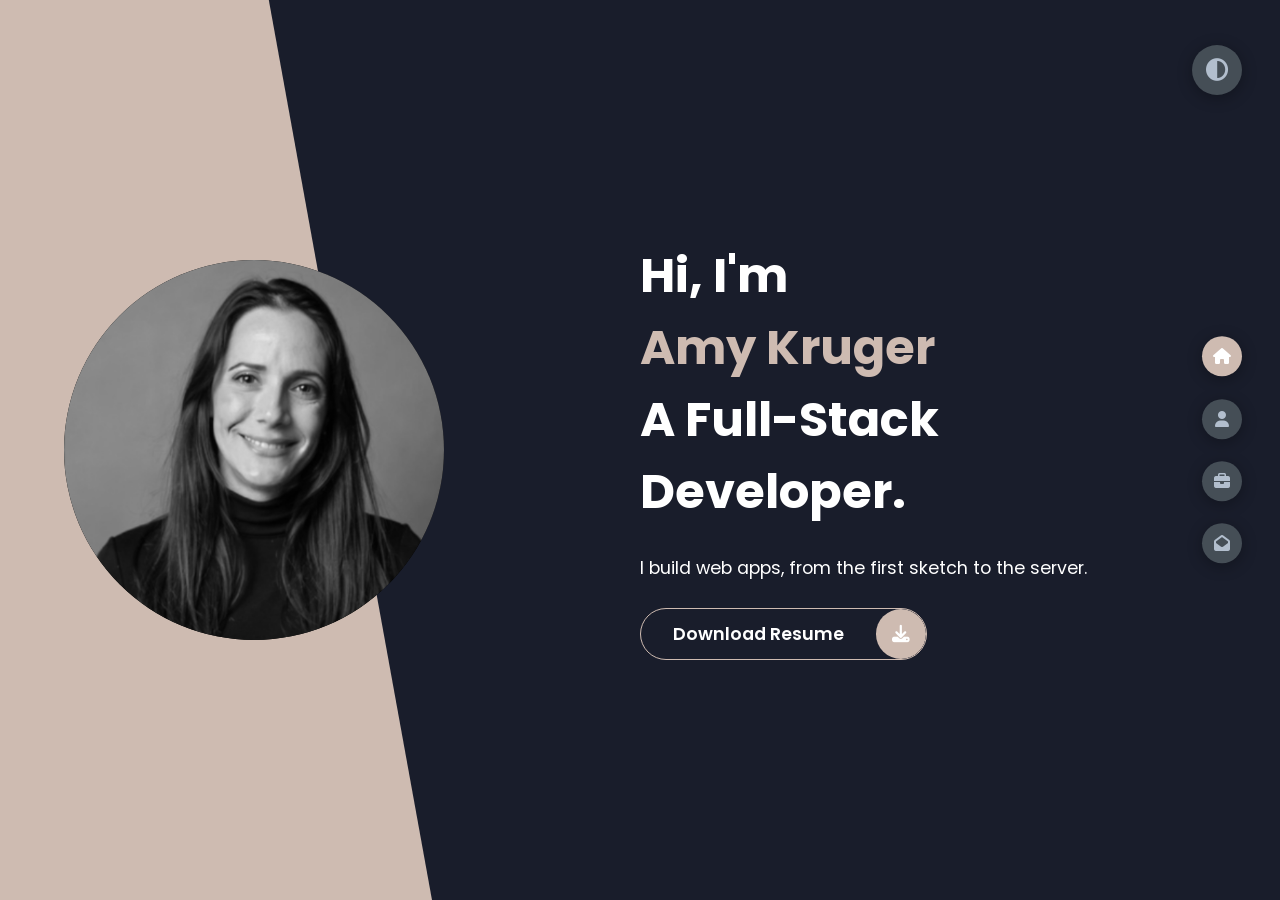
==== commit 9b6bcdaf: "Add files via upload" ====
--- a/index.html
+++ b/index.html
@@ -1,13 +1,23 @@
 <!doctype html>
 <html lang="en">
+  <!-- ==================================================
+       HEAD: meta, título, estilos, fuentes e iconos
+       ================================================== -->
   <head>
     <meta charset="UTF-8" />
     <meta http-equiv="X-UA-Compatible" content="IE=edge" />
     <meta name="viewport" content="width=device-width, initial-scale=1.0" />
-    <title>Amaranta Kruger</title>
+    <title>Amaranta Kruger | Full-Stack Developer</title>
+    <meta
+      name="description"
+      content="Amaranta (Amy) Kruger, Full-Stack Developer in Barcelona. PHP, Laravel, JavaScript and Vue.js web apps, APIs and server infrastructure."
+    />
+    <!-- Hoja de estilos propia -->
     <link rel="stylesheet" href="styles/styles.css" />
+    <!-- Google Fonts (preconnect) -->
     <link rel="preconnect" href="https://fonts.googleapis.com" />
     <link rel="preconnect" href="https://fonts.gstatic.com" crossorigin />
+    <!-- Font Awesome (iconos) -->
     <link
       rel="stylesheet"
       href="https://cdnjs.cloudflare.com/ajax/libs/font-awesome/6.1.2/css/all.min.css"
@@ -15,27 +25,34 @@
       crossorigin="anonymous"
       referrerpolicy="no-referrer"
     />
+    <!-- Fuente Poppins -->
     <link
-      href="https://fonts.googleapis.com/css2?family=Poppins:ital,wght@0,400;0,700;1,400;1,600&display=swap"
+      href="https://fonts.googleapis.com/css2?family=Poppins:ital,wght@0,400;0,500;0,600;0,700;1,400;1,600&display=swap"
       rel="stylesheet"
     />
   </head>
+  <!-- ================= FIN HEAD ================= -->
 
   <body class="main-content">
+    <!-- ==================================================
+         HEADER / HERO (#home): foto, nombre y botón CV
+         ================================================== -->
     <header class="container header active" id="home">
       <div class="header-content">
+        <!-- Hero: columna izquierda (imagen) -->
         <div class="left-header">
           <div class="h-shape"></div>
           <div class="image">
-            <img src="img/hero.png" alt="Image of Amaranta" />
+            <img src="img/hero.png" alt="Portrait of Amaranta Kruger" />
           </div>
         </div>
+        <!-- Hero: columna derecha (texto + botón descargar CV) -->
         <div class="right-header">
           <h1 class="name">
             Hi, I'm<br /><span>Amy Kruger</span><br />
             A Full-Stack Developer.
           </h1>
-          <p>I love to create responsive web apps.</p>
+          <p>I build web apps, from the first sketch to the server.</p>
           <div class="btn-con">
             <a href="resume.pdf" class="main-btn" download>
               <span class="btn-text">Download Resume</span>
@@ -45,31 +62,40 @@
         </div>
       </div>
     </header>
+    <!-- ================= FIN HEADER / HERO ================= -->
+
     <main>
+      <!-- ==================================================
+           ABOUT ME (#about)
+           ================================================== -->
       <section class="container about" id="about">
+        <!-- About: título -->
         <div class="main-title">
           <h2>About <span>me</span><span class="bg-text">About Me</span></h2>
         </div>
         <div class="about-container">
+          <!-- About: texto de presentación (izquierda) -->
           <div class="left-about">
             <h4>Information About me</h4>
             <p>
-              I’m walking my way to a full stack web developer career. Working
-              hard every day to become a better skilled and right-minded
-              professional. I design and create responsive web apps. I have 2+
-              years of professional experience in software development, and I've
-              coding my own websites and app projects since 2021. My tools
-              currently include Php, Js, Css, Html, BS5, JQuery, MySQL. I'm also
-              implementing API solutions (Web, Restful and Third-Party).
+              I'm a Full-Stack Developer based in Barcelona with 3.5+ years of
+              professional experience building and maintaining web applications
+              in PHP (OOP), MySQL and JavaScript, connected through REST and
+              third-party APIs. At BlueMediaAds, a Dutch-owned email marketing
+              company serving the Netherlands, Belgium, Germany, Poland and
+              Switzerland, I built a real-estate CRM integrated with HubSpot,
+              Pipeliner, Stripe and Chargebee, managed a Laravel data-intake
+              API, and took full ownership of production: servers on OVH and
+              Host Europe, DNS, SSL and the email sending infrastructure.
               <br />
               <br />
-              I worked in the advertising and art industries 6+ years, as a
-              Project Manager and Art Director. After that started travelling
-              and I've living in several places in Spain, New Zealand, several
-              countries in Asia and Australia. Covid situation gave the time to
-              stop and rethink about what I wanted for my life and career. And
-              that's when I stared my Web Development journey. And I'm loving
-              it!
+              Before tech, I spent six years as a Project Manager in audiovisual
+              production and advertising in Buenos Aires, working with agencies
+              like BBDO and Ogilvy. That background and my degree in Image and
+              Sound Design give me a real eye for design and UX, and the habit
+              of delivering on tight deadlines. Today I work with Laravel,
+              Vue.js and AI tools every day, including AI-powered apps built on
+              the Claude API.
             </p>
             <div class="btn-con">
               <a href="resume.pdf" class="main-btn" download>
@@ -78,236 +104,330 @@
               </a>
             </div>
           </div>
+          <!-- About: cifras destacadas (derecha) -->
           <div class="right-about">
             <div class="about-item">
               <div class="abt-text">
-                <p class="large-text">20+</p>
+                <p class="large-text">3.5+</p>
                 <p class="small-text">
-                  Website Development Projects <br />
-                  Completed
+                  Years as a <br />
+                  Full-Stack Developer
                 </p>
               </div>
             </div>
             <div class="about-item">
               <div class="abt-text">
-                <p class="large-text">3+</p>
+                <p class="large-text">6</p>
                 <p class="small-text">
-                  Years of coding <br />
-                  experience
+                  Years in Project <br />
+                  Management
                 </p>
               </div>
             </div>
             <div class="about-item">
               <div class="abt-text">
-                <p class="large-text">3+</p>
-                <p class="small-text">Working Experience <br /></p>
+                <p class="large-text">5</p>
+                <p class="small-text">
+                  European Markets <br />
+                  Served
+                </p>
               </div>
             </div>
             <div class="about-item">
               <div class="abt-text">
-                <p class="large-text">+20</p>
-                <p class="small-text">Projects Leaded <br /></p>
+                <p class="large-text">20+</p>
+                <p class="small-text">Projects Led</p>
               </div>
             </div>
           </div>
         </div>
+
+        <!-- ---------- About: MY SKILLS (agrupadas por área, sin porcentajes) ---------- -->
         <div class="about-stats">
           <h4 class="stat-title">My Skills</h4>
-          <div class="progress-bars">
-            <div class="progress-bar">
-              <p class="prog-title">html5</p>
-              <div class="progress-con">
-                <p class="prog-text">80%</p>
-                <div class="progress">
-                  <span class="html"></span>
-                </div>
-              </div>
-            </div>
-            <div class="progress-bar">
-              <p class="prog-title">css3</p>
-              <div class="progress-con">
-                <p class="prog-text">80%</p>
-                <div class="progress">
-                  <span class="css"></span>
-                </div>
-              </div>
-            </div>
-            <div class="progress-bar">
-              <p class="prog-title">javascript</p>
-              <div class="progress-con">
-                <p class="prog-text">60%</p>
-                <div class="progress">
-                  <span class="js"></span>
-                </div>
-              </div>
-            </div>
-            <div class="progress-bar">
-              <p class="prog-title">Php</p>
-              <div class="progress-con">
-                <p class="prog-text">60%</p>
-                <div class="progress">
-                  <span class="php"></span>
-                </div>
-              </div>
-            </div>
-            <div class="progress-bar">
-              <p class="prog-title">Designing and Prototyping Tools</p>
-              <div class="progress-con">
-                <p class="prog-text">70%</p>
-                <div class="progress">
-                  <span class="tools"></span>
-                </div>
-              </div>
-            </div>
-            <div class="progress-bar">
-              <p class="prog-title">Googling</p>
-              <div class="progress-con">
-                <p class="prog-text">100%</p>
-                <div class="progress">
-                  <span class="google"></span>
-                </div>
-              </div>
-            </div>
-            <div class="progress-bar">
-              <p class="prog-title">Problem Solver</p>
-              <div class="progress-con">
-                <p class="prog-text">100%</p>
-                <div class="progress">
-                  <span class="psolver"></span>
-                </div>
-              </div>
-            </div>
-            <div class="progress-bar">
-              <p class="prog-title">Commited</p>
-              <div class="progress-con">
-                <p class="prog-text">100%</p>
-                <div class="progress">
-                  <span class="commited"></span>
-                </div>
-              </div>
+          <div class="skill-groups">
+            <!-- Backend -->
+            <div class="skill-group">
+              <p class="skill-group-title">Backend</p>
+              <ul class="skill-tags">
+                <li>PHP (OOP)</li>
+                <li>Laravel</li>
+                <li>REST APIs</li>
+                <li>MySQL / MariaDB</li>
+                <li>PHPUnit</li>
+                <li>DDD</li>
+              </ul>
+            </div>
+            <!-- Frontend -->
+            <div class="skill-group">
+              <p class="skill-group-title">Frontend</p>
+              <ul class="skill-tags">
+                <li>JavaScript</li>
+                <li>Vue.js</li>
+                <li>React</li>
+                <li>HTML5</li>
+                <li>CSS3</li>
+                <li>Tailwind CSS</li>
+                <li>Bootstrap</li>
+                <li>jQuery</li>
+              </ul>
+            </div>
+            <!-- Servidores y herramientas -->
+            <div class="skill-group">
+              <p class="skill-group-title">Servers &amp; Tools</p>
+              <ul class="skill-tags">
+                <li>Linux</li>
+                <li>Apache</li>
+                <li>Git / GitHub</li>
+                <li>Composer</li>
+                <li>NPM</li>
+                <li>DNS &amp; SSL</li>
+                <li>OVH</li>
+                <li>Host Europe</li>
+              </ul>
+            </div>
+            <!-- IA -->
+            <div class="skill-group">
+              <p class="skill-group-title">AI-Assisted Development</p>
+              <ul class="skill-tags">
+                <li>Claude API</li>
+                <li>Claude Code</li>
+                <li>GitHub Copilot</li>
+              </ul>
+            </div>
+            <!-- Integraciones -->
+            <div class="skill-group">
+              <p class="skill-group-title">Integrations</p>
+              <ul class="skill-tags">
+                <li>HubSpot</li>
+                <li>Pipeliner</li>
+                <li>Stripe</li>
+                <li>Chargebee</li>
+                <li>SparkPost</li>
+                <li>Ongage</li>
+              </ul>
+            </div>
+            <!-- Diseño -->
+            <div class="skill-group">
+              <p class="skill-group-title">Design &amp; Prototyping</p>
+              <ul class="skill-tags">
+                <li>Figma</li>
+                <li>Wireframing</li>
+                <li>Adobe Illustrator</li>
+                <li>Adobe InDesign</li>
+              </ul>
             </div>
           </div>
         </div>
+        <!-- ---------- Fin MY SKILLS ---------- -->
+
+        <!-- ---------- About: MY TIMELINE (experiencia y formación) ---------- -->
         <h4 class="stat-title">My Timeline</h4>
         <div class="timeline">
+          <!-- Timeline: BlueMediaAds (2022 - 2026) -->
           <div class="timeline-item">
             <div class="tl-icon">
               <i class="fas fa-briefcase"></i>
             </div>
-            <p class="tl-duration">2022 - 2026</p>
+            <p class="tl-duration">Oct 2022 - Mar 2026</p>
             <h5>
-              PHP Developer<span> - BLUEMEDIAADS, BARCELONA, SPAIN.</span>
+              Full-Stack Developer<span> - BlueMediaAds, Barcelona, Spain</span>
             </h5>
-            <p>
-              • Developed full-stack software using PHP and MySQL for backend,
-              with responsive front-end (BS4, CSS, JS, jQuery) • Implemented API
-              solutions (Web, REST and Third-Party) • Managed mass email
-              marketing infrastructure in Ongage, handling the full
-              deliverability lifecycle across multiple sending domains •
-              Configured and maintained servers on OVH and Host Europe as SMTP
-              relay via SparkPost, optimizing delivery rates and inbox placement
-              • Managed SSL certificate acquisition, renewal and installation
-              (Sectigo) across production and sending domains • Monitored and
-              analyzed IP/domain reputation, adjusting DNS configuration (SPF,
-              DKIM, DMARC) and resolving blacklisting incidents • Developed
-              websites with consistent branding identity, including workflows,
-              mockups and graphic presentations • Used Git/GitHub and package
-              managers (NPM, Composer) as part of standard development workflow;
-              wrote software documentation and tutorials (written and video)
-            </p>
-          </div>
+            <ul class="tl-list">
+              <li>
+                Built and maintained web applications in PHP (OOP) and
+                MySQL/MariaDB on a LAMP stack, with responsive front-end
+                (JavaScript, jQuery, Ajax, Bootstrap) and Git/GitHub version
+                control.
+              </li>
+              <li>
+                Built a real-estate CRM with role management, automatic lead
+                assignment and relational data modeling, integrated via API with
+                HubSpot, Pipeliner, Stripe and Chargebee, through to production.
+              </li>
+              <li>
+                Managed the Laravel data-intake API: onboarding new data
+                providers and monitoring the contact databases that fed
+                automated mass email campaigns across Europe.
+              </li>
+              <li>
+                Took autonomous ownership of production environments, reporting
+                directly to the CEO.
+              </li>
+              <li>
+                Managed servers and domains on OVH and Host Europe (DNS, SPF,
+                DKIM, DMARC, SSL/Sectigo) and the sending infrastructure on
+                SparkPost and Ongage.
+              </li>
+              <li>
+                Built landing pages and maintained WordPress sites, with
+                tracking set up through Google Tag Manager.
+              </li>
+              <li>
+                Debugged and resolved production issues, and wrote technical
+                documentation and internal tutorials.
+              </li>
+            </ul>
+          </div>
+          <!-- Timeline: GaoTek internship (2022) -->
           <div class="timeline-item">
             <div class="tl-icon">
               <i class="fas fa-briefcase"></i>
             </div>
-            <p class="tl-duration">2022 - 2022</p>
+            <p class="tl-duration">Jun - Sep 2022</p>
             <h5>
-              Software Developer Intern<span> - GaoTek Inc., Remote.</span>
+              Software Developer Intern<span> - GAOTek Inc., Remote</span>
             </h5>
-            <p>
-              • Debugging and testing code • Documenting and testing new
-              software applications • Researching, investigating and fixing a
-              wide range of technical issues
-            </p>
-          </div>
+            <ul class="tl-list">
+              <li>
+                Debugged, tested and documented code across several
+                applications.
+              </li>
+              <li>
+                Researched, investigated and fixed a wide range of technical
+                issues.
+              </li>
+            </ul>
+          </div>
+          <!-- Timeline: Mindroom diploma (2021 - 2023) -->
+          <div class="timeline-item">
+            <div class="tl-icon">
+              <i class="fas fa-graduation-cap"></i>
+            </div>
+            <p class="tl-duration">2021 - 2023</p>
+            <h5>
+              Website Development Diploma<span>
+                - Mindroom Institute, Burleigh Heads, Australia</span
+              >
+            </h5>
+            <ul class="tl-list">
+              <li>
+                Responsive full-stack web apps, from design to front-end and
+                backend code.
+              </li>
+              <li>Front-end: HTML, CSS, JavaScript and Bootstrap.</li>
+              <li>Backend: PHP, MySQL and MongoDB.</li>
+              <li>Frameworks: Django (Python) and React. CMS: WordPress.</li>
+              <li>Wireframing with Figma and Adobe Illustrator.</li>
+              <li>W3C standards testing, debugging and performance testing.</li>
+            </ul>
+          </div>
+          <!-- Timeline: Eagle Academy business certificate (2020) -->
+          <div class="timeline-item">
+            <div class="tl-icon">
+              <i class="fas fa-graduation-cap"></i>
+            </div>
+            <p class="tl-duration">2020</p>
+            <h5>
+              Business Certificate I<span>
+                - Eagle Academy, Burleigh Heads, Australia</span
+              >
+            </h5>
+            <ul class="tl-list">
+              <li>
+                Basic economics and accounting, administrative and managerial
+                processes, and entrepreneurship.
+              </li>
+            </ul>
+          </div>
+          <!-- Timeline: TVD Project Manager (2012 - 2018) -->
           <div class="timeline-item">
             <div class="tl-icon">
               <i class="fas fa-briefcase"></i>
             </div>
-            <p class="tl-duration">2021 - 2023</p>
+            <p class="tl-duration">2012 - 2018</p>
+            <h5>Project Manager<span> - TVD, Buenos Aires, Argentina</span></h5>
+            <ul class="tl-list">
+              <li>
+                Coordinated audiovisual production and post-production projects.
+              </li>
+              <li>
+                Worked with the Adobe suite, video formats and codecs, delivery
+                protocols and player technologies.
+              </li>
+              <li>
+                Worked in partnership with advertising agencies such as BBDO and
+                Ogilvy.
+              </li>
+            </ul>
+          </div>
+          <!-- Timeline: UBA Image and Sound Design -->
+          <div class="timeline-item">
+            <div class="tl-icon">
+              <i class="fas fa-graduation-cap"></i>
+            </div>
+            <p class="tl-duration">2007 - 2014</p>
             <h5>
-              Website Development Diploma<span>
-                - Mindroom Innovation, Burleigh Heads, Australia.</span
+              Degree in Image and Sound Design<span>
+                - University of Buenos Aires, Argentina</span
               >
             </h5>
-            <p>
-              • Front-End and Back-End development. • Responsive Web Apps
-              including the design, and coding of the front and backend. • Front
-              End HTML, CSS, JavaScript and BS4. • Backend Php, MySQL, Mongo DB.
-              • Frameworks: Django along with Python. • CMS: WordPress •
-              Wireframing: Wireframe, Figma and Adobe Illustrator. • Testing
-              against W3C standards, debugging and Performance testing.
-            </p>
-          </div>
-          <div class="timeline-item">
-            <div class="tl-icon">
-              <i class="fas fa-briefcase"></i>
-            </div>
-            <p class="tl-duration">2020-2020</p>
-            <h5>
-              Bussiness Certificate I<span>
-                - Eagle Academy, Burleigh Heads, Australia.</span
-              >
-            </h5>
-            <p>
-              • Basic economics • Basic accounting • Administrative duties •
-              Managerial processes • Entrepreneurship.
-            </p>
-          </div>
-          <div class="timeline-item">
-            <div class="tl-icon">
-              <i class="fas fa-briefcase"></i>
-            </div>
-            <p class="tl-duration">2012 - 2018</p>
-            <h5>Project Manager<span> - TVD, BA Argentina</span></h5>
-            <p>
-              Audiovisual Production and Postproduction services. • Worked with
-              Adobe package tools and video formats and codecs, video delivery
-              protocols and player technologies. • Worked in partnership with
-              advertising agencies such as BBDO and Ogilvy.
-            </p>
-          </div>
-          <div class="timeline-item">
-            <div class="tl-icon">
-              <i class="fas fa-briefcase"></i>
-            </div>
-            <p class="tl-duration">2017 - 2014</p>
-            <h5>
-              Image and Sound Designer<span>
-                - Buenos Aires University, Argentina</span
-              >
-            </h5>
-            <p>
-              • Video and sound edition with Abode Premiere Pro and Final Cut. •
-              3D Animation with 3Ds Max. • Project Budgeting. • Industry
-              Standards. • Aesthetics concepts. • Cinema and art theory.
-            </p>
+            <ul class="tl-list">
+              <li>
+                Video and sound editing with Adobe Premiere Pro and Final Cut.
+              </li>
+              <li>3D animation with 3ds Max.</li>
+              <li>Project budgeting and industry standards.</li>
+              <li>Aesthetics, cinema and art theory.</li>
+            </ul>
           </div>
         </div>
+        <!-- ---------- Fin MY TIMELINE ---------- -->
       </section>
+      <!-- ================= FIN ABOUT ME ================= -->
+
+      <!-- ==================================================
+           PORTFOLIO / MY WORK (#portfolio)
+           ================================================== -->
       <section class="container" id="portfolio">
+        <!-- Portfolio: título e intro -->
         <div class="main-title">
           <h2>My <span>Work</span><span class="bg-text">My Work</span></h2>
         </div>
         <p class="port-text">
-          Here are some of my works that I have done in different programming
-          languages languages.
+          Personal projects and production work at BlueMediaAds, from full-stack
+          apps to payment integrations.
         </p>
 
         <div class="portfolios">
+          <!-- Proyecto: Order Normalizer Agent (en desarrollo) -->
           <div class="portfolio-item">
             <div class="image">
-              <img src="img/macondo.png" alt="Laravel" />
+              <img
+                src="img/order_normalizer_agent.png"
+                alt="Order Normalizer Agent interface normalizing a restaurant order"
+              />
+            </div>
+            <div class="hover-items">
+              <h3>Project Source</h3>
+              <div class="icons">
+                <a
+                  href="https://github.com/amarantak/order-normalizer-agent"
+                  class="icon"
+                  target="_blank"
+                  rel="noopener noreferrer"
+                  aria-label="Order Normalizer Agent source code on GitHub"
+                >
+                  <i class="fab fa-github"></i>
+                </a>
+              </div>
+            </div>
+            <div class="portfolio-text">
+              <h4>Order Normalizer Agent</h4>
+              <p>
+                Technologies: Laravel 12, Vue 3, Claude API, DDD, PHPUnit.<br />
+                Features: AI agent that normalizes restaurant orders from
+                multiple POS formats into a unified schema and detects
+                anomalies. Uses an agentic reason, validate and correct loop,
+                escalating to human review when the data doesn't add up.<br />
+                Start Date: 2026 (work in progress)<br />
+              </p>
+            </div>
+          </div>
+          <!-- Proyecto: Online Store (Macondo) -->
+          <div class="portfolio-item">
+            <div class="image">
+              <img src="img/macondo.png" alt="Macondo Cerámica online store" />
             </div>
             <div class="hover-items">
               <h3>Project Source</h3>
@@ -317,24 +437,27 @@
                   class="icon"
                   target="_blank"
                   rel="noopener noreferrer"
+                  aria-label="Macondo Cerámica source code on GitHub"
                 >
                   <i class="fab fa-github"></i>
                 </a>
               </div>
             </div>
             <div class="portfolio-text">
-              <h4>Online Store</h4>
-              <p>
-                Tecnologies: OOP PHP, MySQL, Stripe API.<br />
-                Features: Online store with Admin section with CRUD
-                capabilities.<br />
+              <h4>Macondo Cerámica Online Store</h4>
+              <p>
+                Technologies: OOP PHP, PDO, MySQL, Stripe SDK.<br />
+                Features: Online store with payments and an admin section with
+                CRUD. Built from architecture to production, using Claude as a
+                development assistant.<br />
                 Start Date: 2026<br />
               </p>
             </div>
           </div>
+          <!-- Proyecto: Laravel Blog website -->
           <div class="portfolio-item">
             <div class="image">
-              <img src="img/laravel.png" alt="Laravel" />
+              <img src="img/laravel.png" alt="Laravel blog website" />
             </div>
             <div class="hover-items">
               <h3>Project Source</h3>
@@ -344,80 +467,88 @@
                   class="icon"
                   target="_blank"
                   rel="noopener noreferrer"
+                  aria-label="Laravel blog source code on GitHub"
                 >
                   <i class="fab fa-github"></i>
                 </a>
               </div>
             </div>
             <div class="portfolio-text">
-              <h4>Laravel Blog website</h4>
-              <p>
-                Tecnologies: Laravel 8, MySQL, BS4, CSS.<br />
-                Features:Multipage website with Auth access, MySQL and CRUD
-                capabilties.<br />
+              <h4>Laravel Blog Website</h4>
+              <p>
+                Technologies: Laravel 8, MySQL, Bootstrap, CSS.<br />
+                Features: Multipage website with authentication, MySQL and
+                CRUD.<br />
                 Start Date: 2024<br />
               </p>
             </div>
           </div>
+          <!-- Proyecto: CRM app for BlueMediaAds (Instantcall) -->
           <div class="portfolio-item">
             <div class="image">
-              <img src="img/instantcall.jpg" alt="Instantcall" />
+              <img src="img/instantcall.jpg" alt="Instantcall CRM" />
             </div>
             <div class="hover-items">
-              <h3>Website Link</h3>
+              <h3>Video Demos</h3>
               <div class="icons">
                 <a
                   href="https://www.youtube.com/@instantcall"
                   class="icon"
                   target="_blank"
                   rel="noopener noreferrer"
+                  aria-label="Instantcall video demos on YouTube"
                 >
-                  <i class="fab fa-github"></i>
+                  <i class="fab fa-youtube"></i>
                 </a>
               </div>
             </div>
             <div class="portfolio-text">
-              <h4>CRM app for BlueMediaAds</h4>
-              <p>
-                Tecnologies: PHP, MySQL, API, BS4, CSS and JS.<br />
-                Features: Admin, Moderator and Agents access. Connect to CMR's.
-                I teamed up with a Sr. Dev.<br />
+              <h4>Real-Estate CRM for BlueMediaAds</h4>
+              <p>
+                Technologies: PHP, MySQL, REST APIs, Bootstrap, CSS, JS.<br />
+                Features: Admin, moderator and agent roles, automatic lead
+                assignment, HubSpot and Pipeliner integrations, Stripe and
+                Chargebee billing. Built by me under a senior developer's
+                supervision, through to production.<br />
                 Start Date: 2023<br />
               </p>
             </div>
           </div>
+          <!-- Proyecto: Website for BlueMediaAds (Instantcall web) -->
           <div class="portfolio-item">
             <div class="image">
               <img
                 src="img/instantcall_web.png"
-                alt="Stranger Things Homepage"
+                alt="Instantcall website homepage"
               />
             </div>
             <div class="hover-items">
-              <h3>Website Link</h3>
+              <h3>Visit Website</h3>
               <div class="icons">
                 <a
                   href="https://instantcall.io/pages/index.php"
                   class="icon"
                   target="_blank"
                   rel="noopener noreferrer"
+                  aria-label="Visit the Instantcall website"
                 >
-                  <i class="fab fa-github"></i>
+                  <i class="fas fa-link"></i>
                 </a>
               </div>
             </div>
             <div class="portfolio-text">
               <h4>Website for BlueMediaAds</h4>
               <p>
-                Tecnologies: Bootstrap, Html,Css, Php,Js.<br />
+                Technologies: Bootstrap, HTML, CSS, PHP, JS.<br />
                 Features: Multipage responsive website with contact form.<br />
                 Start Date: 2024<br />
               </p>
             </div>
           </div>
+          <!-- Proyecto: PHP Checkout (Stripe) -->
           <div class="portfolio-item">
             <div class="image">
-              <img src="img/stripe.png" alt="Home View" />
+              <img src="img/stripe.png" alt="PHP checkout with Stripe" />
             </div>
             <div class="hover-items">
               <h3>Project Source</h3>
@@ -427,6 +558,7 @@
                   class="icon"
                   target="_blank"
                   rel="noopener noreferrer"
+                  aria-label="PHP checkout source code on GitHub"
                 >
                   <i class="fab fa-github"></i>
                 </a>
@@ -435,16 +567,17 @@
             <div class="portfolio-text">
               <h4>PHP Checkout</h4>
               <p>
-                Tecnologies: OOP PHP, Stripe API, MySQL, JS, BS4.<br />
-                Features: Paypage with Admin view for Transactions and
-                Customers.<br />
+                Technologies: OOP PHP, Stripe API, MySQL, JS, Bootstrap.<br />
+                Features: Payment page with an admin view for transactions and
+                customers.<br />
                 Start Date: 2023<br />
               </p>
             </div>
           </div>
+          <!-- Proyecto: Gym Website Demo -->
           <div class="portfolio-item">
             <div class="image">
-              <img src="img/gym.png" alt="Gym Website Homepage" />
+              <img src="img/gym.png" alt="Gym website homepage" />
             </div>
             <div class="hover-items">
               <h3>Project Source</h3>
@@ -454,6 +587,7 @@
                   class="icon"
                   target="_blank"
                   rel="noopener noreferrer"
+                  aria-label="Gym website source code on GitHub"
                 >
                   <i class="fab fa-github"></i>
                 </a>
@@ -462,24 +596,27 @@
             <div class="portfolio-text">
               <h4>Gym Website Demo</h4>
               <p>
-                Tecnologies: Php, MyQSL, Html, Css.<br />
-                Features: Multipage with admin, staff and user section.<br />
-                Start Date: March 2022.<br />
-              </p>
-            </div>
-          </div>
+                Technologies: PHP, MySQL, HTML, CSS.<br />
+                Features: Multipage website with admin, staff and user
+                sections.<br />
+                Start Date: March 2022<br />
+              </p>
+            </div>
+          </div>
+          <!-- Proyecto: Simple Website (3D) -->
           <div class="portfolio-item">
             <div class="image">
-              <img src="img/3d2.jpg" alt="3D Website" />
+              <img src="img/3d2.jpg" alt="3D themed website" />
             </div>
             <div class="hover-items">
               <h3>Project Source</h3>
               <div class="icons">
                 <a
-                  href="#"
+                  href="https://github.com/amarantak/3d-website"
                   class="icon"
                   target="_blank"
                   rel="noopener noreferrer"
+                  aria-label="Simple website source code"
                 >
                   <i class="fab fa-github"></i>
                 </a>
@@ -488,55 +625,69 @@
             <div class="portfolio-text">
               <h4>Simple Website</h4>
               <p>
-                Tecnologies: Html, Css, and Js.<br />
-                Features: Homepage, Contact Us and Projects Page.<br />
-                Start Date: Feb 2022.<br />
-              </p>
-            </div>
-          </div>
+                Technologies: HTML, CSS, JS.<br />
+                Features: Homepage, contact and projects pages.<br />
+                Start Date: Feb 2022<br />
+              </p>
+            </div>
+          </div>
+          <!-- Proyecto: To do List App -->
           <div class="portfolio-item">
             <div class="image">
               <img
                 src="img/todo.jpg"
-                alt="Image of web app"
+                alt="To-do list web app"
                 class="fit-contain"
               />
             </div>
             <div class="hover-items">
               <h3>Project Source</h3>
               <div class="icons">
-                <a href="https://github.com/amarantak/ToDoList" class="icon">
+                <a
+                  href="https://github.com/amarantak/ToDoList"
+                  class="icon"
+                  target="_blank"
+                  rel="noopener noreferrer"
+                  aria-label="To-do list source code on GitHub"
+                >
                   <i class="fab fa-github"></i>
                 </a>
               </div>
             </div>
             <div class="portfolio-text">
-              <h4>To do List App</h4>
-              <p>
-                Tecnologies: Html, css and Vanilla JavaScript.<br />
-                Features: Create, Read, Update and Delete functionalities.<br />
-                Start Date: January 2021.<br />
+              <h4>To-Do List App</h4>
+              <p>
+                Technologies: HTML, CSS, vanilla JavaScript.<br />
+                Features: Create, read, update and delete tasks.<br />
+                Start Date: January 2021<br />
               </p>
             </div>
           </div>
         </div>
       </section>
-
+      <!-- ================= FIN PORTFOLIO ================= -->
+
+      <!-- ==================================================
+           CONTACT (#contact)
+           ================================================== -->
       <section class="container contact" id="contact">
         <div class="contact-container">
+          <!-- Contact: título -->
           <div class="main-title">
             <h2>
               Contact <span>Me</span><span class="bg-text">ContactMe</span>
             </h2>
           </div>
           <div class="contact-content-con">
+            <!-- Contact: datos de contacto (izquierda) -->
             <div class="left-contact">
               <h4>Contact me here</h4>
               <p>
-                I'm very happy you decided to contact me. Please fill the form
-                bellow with your message.
+                Thanks for stopping by. Send me a message with the form and I'll
+                get back to you soon.
               </p>
               <div class="contact-info">
+                <!-- Dato: ubicación -->
                 <div class="contact-item">
                   <div class="icon">
                     <i class="fas fa-map-marker-alt"></i>
@@ -544,6 +695,7 @@
                   </div>
                   <p>Barcelona, Spain</p>
                 </div>
+                <!-- Dato: email -->
                 <div class="contact-item">
                   <div class="icon">
                     <i class="fas fa-envelope"></i>
@@ -553,76 +705,91 @@
                     <span>amarantakruger@gmail.com</span>
                   </p>
                 </div>
+                <!-- Dato: idiomas -->
                 <div class="contact-item">
                   <div class="icon">
-                    <i class="fas fa-globe-africa"></i>
+                    <i class="fas fa-globe-europe"></i>
                     <span>Languages :</span>
                   </div>
                   <p>
-                    <span>English, Spanish</span>
+                    <span>Spanish, English, Catalan (basic)</span>
                   </p>
                 </div>
               </div>
+              <!-- Contact: iconos redes (LinkedIn, GitHub) -->
               <div class="contact-icons">
                 <div class="contact-icon">
                   <a
                     href="https://www.linkedin.com/in/amaranta-kruger-439649101/"
                     target="_blank"
+                    rel="noopener noreferrer"
+                    aria-label="LinkedIn profile"
                   >
                     <i class="fa-brands fa-linkedin-in"></i>
                   </a>
-                  <a href="https://github.com/amarantak" target="_blank">
+                  <a
+                    href="https://github.com/amarantak"
+                    target="_blank"
+                    rel="noopener noreferrer"
+                    aria-label="GitHub profile"
+                  >
                     <i class="fab fa-github"></i>
                   </a>
                 </div>
               </div>
             </div>
+            <!-- Contact: formulario (derecha, vía formsubmit.co) -->
             <div class="right-contact">
               <form
-                id=""
-                class=""
                 method="POST"
                 action="https://formsubmit.co/amarantakruger@gmail.com"
               >
                 <input
                   type="hidden"
                   name="_next"
-                  value="https://amarantakruger.com/thankyou.php"
+                  value="https://amarantakruger.com/thankyou.html"
                 />
+                <!-- Form: nombre + email -->
                 <div class="input-control i-c-2">
                   <input
                     type="text"
                     required
                     name="name"
                     placeholder="YOUR NAME"
+                    aria-label="Your name"
                   />
                   <input
                     type="email"
                     required
                     name="email"
                     placeholder="YOUR EMAIL"
+                    aria-label="Your email"
                   />
                 </div>
+                <!-- Form: asunto -->
                 <div class="input-control">
                   <input
                     type="text"
                     required
                     name="subject"
                     placeholder="ENTER SUBJECT"
+                    aria-label="Subject"
                   />
                 </div>
+                <!-- Form: mensaje -->
                 <div class="input-control">
                   <textarea
                     name="message"
                     required
-                    id=""
                     cols="15"
                     rows="8"
                     placeholder="Message Here..."
+                    aria-label="Message"
                   ></textarea>
                 </div>
+                <!-- Form: botón enviar -->
                 <div class="submit-btn">
-                  <button type="submit" id="" class="main-btn">
+                  <button type="submit" class="main-btn">
                     <span class="btn-text">Send Message</span>
                     <span class="btn-icon"
                       ><i class="fa-solid fa-paper-plane"></i
@@ -634,8 +801,12 @@
           </div>
         </div>
       </section>
+      <!-- ================= FIN CONTACT ================= -->
     </main>
 
+    <!-- ==================================================
+         NAVEGACIÓN LATERAL (botones de sección)
+         ================================================== -->
     <div class="controls">
       <div class="control control-1 active-btn" data-id="home">
         <i class="fas fa-home"></i>
@@ -650,9 +821,13 @@
         <i class="fas fa-envelope-open"></i>
       </div>
     </div>
+
+    <!-- ========== BOTÓN CAMBIO DE TEMA (claro/oscuro) ========== -->
     <div class="theme-btn">
       <i class="fas fa-adjust"></i>
     </div>
+
+    <!-- ========== SCRIPTS ========== -->
     <script src="js/app.js"></script>
   </body>
 </html>
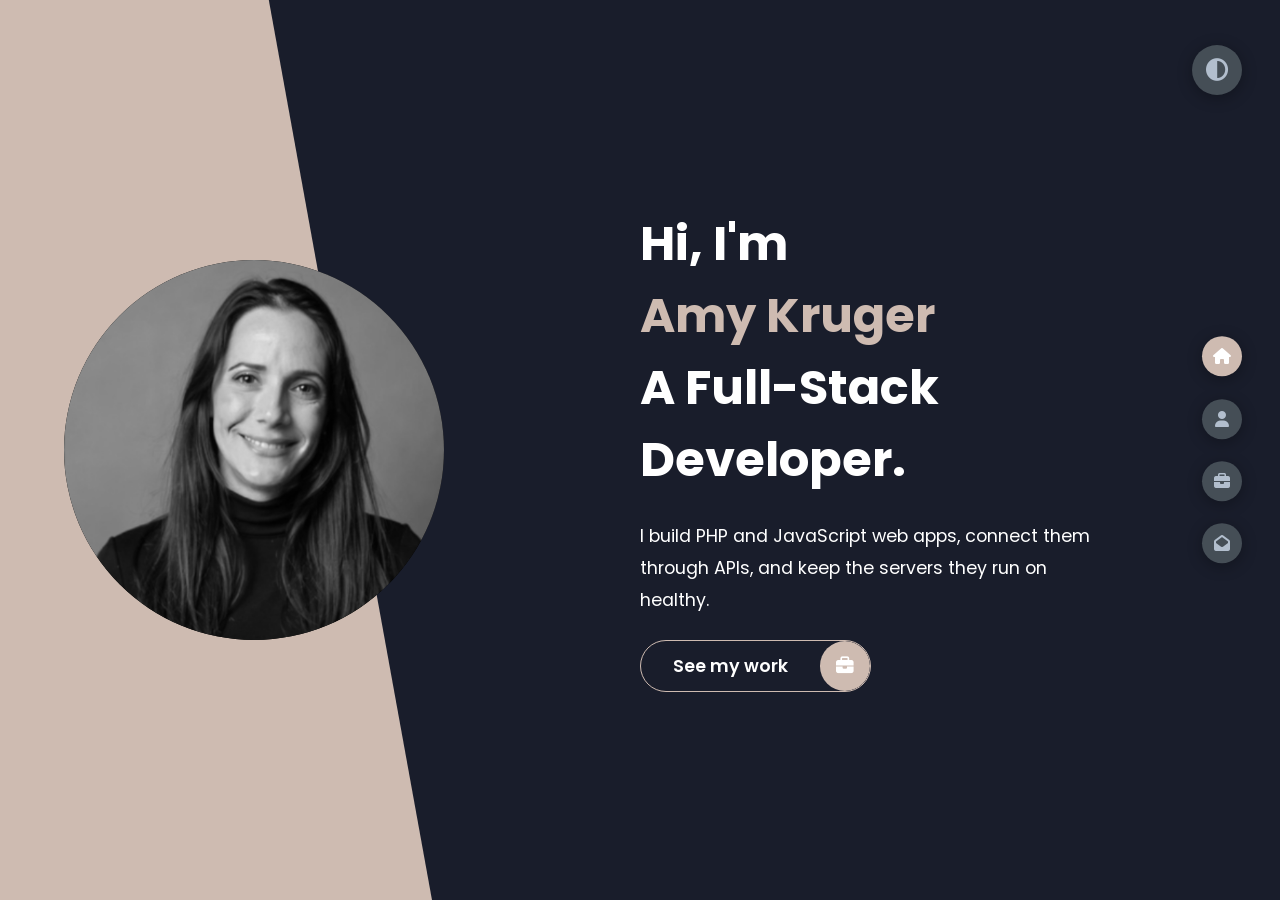
==== commit ac2cd9c8: "Add files via upload" ====
--- a/index.html
+++ b/index.html
@@ -46,17 +46,20 @@
             <img src="img/hero.png" alt="Portrait of Amaranta Kruger" />
           </div>
         </div>
-        <!-- Hero: columna derecha (texto + botón descargar CV) -->
+        <!-- Hero: columna derecha (texto + botón a proyectos) -->
         <div class="right-header">
           <h1 class="name">
             Hi, I'm<br /><span>Amy Kruger</span><br />
             A Full-Stack Developer.
           </h1>
-          <p>I build web apps, from the first sketch to the server.</p>
+          <p>
+            I build PHP and JavaScript web apps, connect them through APIs, and
+            keep the servers they run on healthy.
+          </p>
           <div class="btn-con">
-            <a href="resume.pdf" class="main-btn" download>
-              <span class="btn-text">Download Resume</span>
-              <span class="btn-icon"><i class="fas fa-download"></i></span>
+            <a href="#portfolio" class="main-btn" data-goto="portfolio">
+              <span class="btn-text">See my work</span>
+              <span class="btn-icon"><i class="fas fa-briefcase"></i></span>
             </a>
           </div>
         </div>
@@ -81,12 +84,12 @@
               I'm a Full-Stack Developer based in Barcelona with 3.5+ years of
               professional experience building and maintaining web applications
               in PHP (OOP), MySQL and JavaScript, connected through REST and
-              third-party APIs. At BlueMediaAds, a Dutch-owned email marketing
-              company serving the Netherlands, Belgium, Germany, Poland and
-              Switzerland, I built a real-estate CRM integrated with HubSpot,
-              Pipeliner, Stripe and Chargebee, managed a Laravel data-intake
-              API, and took full ownership of production: servers on OVH and
-              Host Europe, DNS, SSL and the email sending infrastructure.
+              third-party APIs. At BlueMediaAds, an email marketing company
+              serving the Netherlands, Belgium, Germany, Poland and Switzerland,
+              I built a real-estate CRM integrated with HubSpot, Pipeliner,
+              Stripe and Chargebee, managed a Laravel data-intake API, and took
+              full ownership of production: servers on OVH and Host Europe, DNS,
+              SSL and the email sending infrastructure.
               <br />
               <br />
               Before tech, I spent six years as a Project Manager in audiovisual
@@ -98,9 +101,9 @@
               the Claude API.
             </p>
             <div class="btn-con">
-              <a href="resume.pdf" class="main-btn" download>
-                <span class="btn-text">Download Resume</span>
-                <span class="btn-icon"><i class="fas fa-download"></i></span>
+              <a href="#contact" class="main-btn" data-goto="contact">
+                <span class="btn-text">Get in touch</span>
+                <span class="btn-icon"><i class="fas fa-envelope"></i></span>
               </a>
             </div>
           </div>
--- a/styles/styles.css
+++ b/styles/styles.css
@@ -1,1076 +1,1079 @@
-* {
-  margin: 0;
-  padding: 0;
-  box-sizing: border-box;
-  list-style: none;
-}
-
-:root {
-  --color-primary: #191d2b;
-  --color-secondary: #cebbb1;
-  --color-white: #FFFFFF;
-  --color-black: #000;
-  --color-grey0: #f8f8f8;
-  --color-grey-1: #dbe1e8;
-  --color-grey-2: #b2becd;
-  --color-grey-3: #6c7983;
-  --color-grey-4: #454e56;
-  --color-grey-5: #2a2e35;
-  --color-grey-6: #12181b;
-  --br-sm-2: 14px;
-  --box-shadow-1: 0 3px 15px rgba(0, 0, 0, .3);
-}
-
-.light-mode {
-  --color-primary: #FFFFFF;
-  --color-secondary: #c29f8d;
-  --color-white: #454e56;
-  --color-black: #000;
-  --color-grey0: #f8f8f8;
-  --color-grey-1: #6c7983;
-  --color-grey-2: #6c7983;
-  --color-grey-3: #6c7983;
-  --color-grey-4: #454e56;
-  --color-grey-5: #f8f8f8;
-  --color-grey-6: #12181b;
-}
-
-body {
-  background-color: var(--color-primary);
-  font-family: "Poppins", sans-serif;
-  font-size: 1.1rem;
-  color: var(--color-white);
-  transition: all 0.4s ease-in-out;
-}
-
-a {
-  display: inline-block;
-  text-decoration: none;
-  color: inherit;
-  font-family: inherit;
-}
-
-header {
-  min-height: 100vh;
-  color: var(--color-white);
-  overflow: hidden;
-  padding: 0 !important;
-}
-
-section {
-  min-height: 100vh;
-  width: 100%;
-  position: absolute;
-  left: 0;
-  top: 0;
-  padding: 3rem 18rem;
-}
-
-.container {
-  display: none;
-  transform: translateY(-100%) scale(0);
-  transition: all 0.4s ease-in-out;
-  background-color: var(--color-primary);
-}
-
-.active {
-  display: block;
-  -webkit-animation: appear 1s ease-in-out;
-          animation: appear 1s ease-in-out;
-  transform: translateY(0) scaleY(1);
-}
-
-@-webkit-keyframes appear {
-  0% {
-    transform: translateY(-100%) scaleY(0);
-  }
-  100% {
-    transform: translateY(0) scaleY(1);
-  }
-}
-
-@keyframes appear {
-  0% {
-    transform: translateY(-100%) scaleY(0);
-  }
-  100% {
-    transform: translateY(0) scaleY(1);
-  }
-}
-.controls {
-  position: fixed;
-  z-index: 10;
-  top: 50%;
-  right: 3%;
-  display: flex;
-  flex-direction: column;
-  align-items: center;
-  justify-content: center;
-  transform: translateY(-50%);
-}
-
-.controls .control {
-  padding: 1rem;
-  cursor: pointer;
-  background-color: var(--color-grey-4);
-  width: 40px;
-  height: 40px;
-  border-radius: 50%;
-  display: flex;
-  justify-content: center;
-  align-items: center;
-  margin: 0.7rem 0;
-  box-shadow: var(--box-shadow-1);
-}
-
-.controls .control i {
-  font-size: 1rem;
-  color: var(--color-grey-2);
-  pointer-events: none;
-}
-
-.controls .active-btn {
-  background-color: var(--color-secondary);
-  transition: all 0.4s ease-in-out;
-}
-
-.controls .active-btn i {
-  color: var(--color-white);
-}
-
-.theme-btn {
-  top: 5%;
-  right: 3%;
-  width: 50px;
-  height: 50px;
-  border-radius: 50%;
-  background-color: var(--color-grey-4);
-  cursor: pointer;
-  position: fixed;
-  display: flex;
-  justify-content: center;
-  align-items: center;
-  box-shadow: 0 3px 15px rgba(0, 0, 0, 0.3);
-  transition: all 0.1s ease-in-out;
-}
-
-.theme-btn:active {
-  transform: translateY(-3px);
-}
-
-.theme-btn i {
-  font-size: 1.4rem;
-  color: var(--color-grey-2);
-  pointer-events: none;
-}
-
-/*Header-content*/
-.header-content {
-  display: grid;
-  grid-template-columns: repeat(2, 1fr);
-  min-height: 100vh;
-}
-
-.header-content .left-header {
-  display: flex;
-  align-items: center;
-  position: relative;
-}
-
-.header-content .left-header .h-shape {
-  transition: all 0.4s ease-in-out;
-  width: 75%;
-  height: 100%;
-  background-color: var(--color-secondary);
-  position: absolute;
-  left: 0;
-  top: 0;
-  z-index: -1;
-  clip-path: polygon(0 0, 56% 0, 90% 100%, 0% 100%);
-}
-
-.header-content .left-header .image {
-  border-radius: 50%;
-  width: 380px;
-  height: 380px;
-  margin-left: 4rem;
-  background-color: var(--color-black);
-  transition: all 0.4s ease-in-out;
-}
-
-.header-content .left-header .image img {
-  width: 100%;
-  height: 100%;
-  border-radius: 50%;
-  object-fit: cover;
-  transition: all 0.4s ease-in-out;
-  filter: grayscale(100%);
-}
-
-.header-content .left-header .image img:hover {
-  filter: grayscale(0);
-}
-
-.header-content .right-header {
-  display: flex;
-  flex-direction: column;
-  justify-content: center;
-  padding-right: 10rem;
-}
-
-.header-content .right-header .name {
-  font-size: 3rem;
-}
-
-.header-content .right-header .name span {
-  color: var(--color-secondary);
-}
-
-.header-content .right-header p {
-  margin: 1.5rem 0;
-  line-height: 2rem;
-}
-
-/*About*/
-.about-container {
-  display: grid;
-  grid-template-columns: repeat(2, 1fr);
-  padding-top: 3.5rem;
-  padding-bottom: 5rem;
-}
-
-.about-container .right-about {
-  display: grid;
-  grid-template-columns: repeat(2, 1fr);
-  grid-gap: 2rem;
-}
-
-.about-container .right-about .about-item {
-  border: 1px solid var(--color-grey-5);
-  border-radius: 5px;
-  transition: all 0.4s ease-in-out;
-  box-shadow: 1px 2px 15px rgba(0, 0, 0, 0.2);
-}
-
-.about-container .right-about .about-item:hover {
-  cursor: default;
-  transform: translateY(-5px);
-  border: 1px solid var(--color-secondary);
-  box-shadow: 1px 4px 15px rgba(0, 0, 0, 0.32);
-}
-
-.about-container .right-about .about-item .abt-text {
-  padding: 1.5rem;
-  display: flex;
-  flex-direction: column;
-}
-
-.about-container .right-about .about-item .abt-text .large-text {
-  font-size: 3rem;
-  font-weight: 700;
-  color: var(--color-secondary);
-}
-
-.about-container .right-about .about-item .abt-text .small-text {
-  padding-left: 3rem;
-  position: relative;
-  text-transform: uppercase;
-  font-size: 1.2rem;
-  color: var(--color-grey-1);
-  letter-spacing: 2px;
-}
-
-.about-container .right-about .about-item .abt-text .small-text::before {
-  content: "";
-  position: absolute;
-  left: 0;
-  top: 15px;
-  width: 2rem;
-  height: 2px;
-  background-color: var(--color-grey-5);
-}
-
-.about-container .left-about {
-  padding-right: 5rem;
-}
-
-.about-container .left-about p {
-  line-height: 2rem;
-  padding: 1rem;
-  color: var(--color-grey-1);
-}
-
-.about-container .left-about h4 {
-  font-size: 2rem;
-  text-transform: uppercase;
-}
-
-.about-stats {
-  padding-bottom: 4rem;
-}
-
-.about-stats .progress-bars {
-  display: grid;
-  grid-template-columns: repeat(2, 1fr);
-  grid-gap: 2rem;
-}
-
-.about-stats .progress-bars .progress-bar {
-  display: flex;
-  flex-direction: column;
-}
-
-.about-stats .progress-bars .progress-bar .prog-title {
-  text-transform: uppercase;
-  font-weight: 500;
-}
-
-.about-stats .progress-bars .progress-bar .progress-con {
-  display: flex;
-  align-items: center;
-}
-
-.about-stats .progress-bars .progress-bar .progress-con .prog-text {
-  color: var(--color-grey-2);
-}
-
-.about-stats .progress-bars .progress-bar .progress-con .progress {
-  width: 100%;
-  height: 0.45rem;
-  background-color: var(--color-grey-4);
-  margin-left: 1rem;
-  position: relative;
-}
-
-.about-stats .progress-bars .progress-bar .progress-con .progress span {
-  position: absolute;
-  top: 0;
-  left: 0;
-  height: 100%;
-  background-color: var(--color-secondary);
-  transition: all 0.4s ease-in-out;
-  width: 60%;
-}
-
-.about-stats .progress-bars .progress-bar .progress-con .progress .html {
-  width: 80%;
-}
-
-.about-stats .progress-bars .progress-bar .progress-con .progress .css {
-  width: 80%;
-}
-
-.about-stats .progress-bars .progress-bar .progress-con .progress .php {
-  width: 60%;
-}
-
-.about-stats .progress-bars .progress-bar .progress-con .progress .tools {
-  width: 70%;
-}
-
-.about-stats .progress-bars .progress-bar .progress-con .progress .google {
-  width: 100%;
-}
-
-.about-stats .progress-bars .progress-bar .progress-con .progress .psolver {
-  width: 100%;
-}
-
-.about-stats .progress-bars .progress-bar .progress-con .progress .commited {
-  width: 100%;
-}
-
-.stat-title {
-  text-transform: uppercase;
-  font-size: 1.4rem;
-  text-align: center;
-  padding: 3.5rem 0;
-  position: relative;
-}
-
-.stat-title::before {
-  content: "";
-  position: absolute;
-  left: 50%;
-  top: 0;
-  width: 40%;
-  height: 1px;
-  background-color: var(--color-grey-5);
-  transform: translateX(-50%);
-}
-
-/*Timeline*/
-.timeline {
-  display: grid;
-  grid-template-columns: repeat(2, 1fr);
-  grid-gap: 2rem;
-  padding-bottom: 3rem;
-}
-
-.timeline .timeline-item {
-  position: relative;
-  padding-left: 3rem;
-  border-left: 1px solid var(--color-grey-5);
-}
-
-.timeline .timeline-item .tl-icon {
-  position: absolute;
-  left: -27px;
-  top: 0;
-  background-color: var(--color-secondary);
-  width: 50px;
-  height: 50px;
-  border-radius: 50%;
-  display: flex;
-  align-items: center;
-  justify-content: center;
-}
-
-.timeline .timeline-item .tl-icon i {
-  font-size: 1.3rem;
-}
-
-.timeline .timeline-item .tl-duration {
-  padding: 0.2rem 0.6rem;
-  background-color: var(--color-grey-5);
-  border-radius: 15px;
-  display: inline-block;
-  font-size: 0.8rem;
-  text-transform: uppercase;
-  font-weight: 500;
-}
-
-.timeline .timeline-item h5 {
-  padding: 1rem 0;
-  text-transform: uppercase;
-  font-size: 1.3rem;
-  font-weight: 600;
-}
-
-.timeline .timeline-item h5 span {
-  color: var(--color-grey-2);
-  font-weight: 500;
-  font-size: 1.2rem;
-}
-
-.timeline .timeline-item p {
-  color: var(--color-grey-2);
-}
-
-.port-text {
-  padding: 2rem 0;
-  text-align: center;
-}
-
-.portfolios {
-  display: grid;
-  grid-template-columns: repeat(3, 1fr);
-  grid-gap: 2rem;
-  margin-top: 3rem;
-}
-
-.portfolios .portfolio-item {
-  position: relative;
-  border-radius: 15px;
-}
-
-.portfolios .portfolio-item img {
-  width: 100%;
-  height: 300px;
-  -o-object-fit: cover;
-     object-fit: cover;
-  -o-object-position: top;
-     object-position: top;
-  border-radius: 10px 10px 0 0;
-}
-
-/*fix para img de todo list*/
-.portfolios .portfolio-item img.fit-contain {
-  object-fit: contain;
-  background-color: #f7a94a; /* color del gradiente, para que no se vea un hueco blanco */
-}
-
-.portfolios .portfolio-item .hover-items {
-  width: 100%;
-  height: 100%;
-  background-color: var(--color-secondary);
-  position: absolute;
-  left: 0;
-  top: 0;
-  border-radius: 15px;
-  display: flex;
-  justify-content: center;
-  align-items: center;
-  flex-direction: column;
-  opacity: 0;
-  transform: scale(0);
-  transition: all 0.4s ease-in-out;
-}
-
-.portfolios .portfolio-item .hover-items h3 {
-  font-size: 1.5rem;
-  color: var(--color-white);
-  margin-bottom: 1.5rem;
-}
-
-.portfolios .portfolio-item .hover-items .icons {
-  display: flex;
-  justify-content: center;
-  align-items: center;
-}
-
-.portfolios .portfolio-item .hover-items .icons .icon {
-  background-color: var(--color-primary);
-  border-radius: 50%;
-  width: 50px;
-  height: 50px;
-  display: flex;
-  align-items: center;
-  justify-content: center;
-  margin: 0 1rem;
-  cursor: pointer;
-  transition: all 0.4s ease-in-out;
-}
-
-.portfolios .portfolio-item .hover-items .icons .icon i {
-  font-size: 1.5rem;
-  color: var(--color-white);
-  margin: 0 1rem;
-}
-
-.portfolios .portfolio-item .hover-items .icons .icon:hover {
-  background-color: var(--color-white);
-}
-
-.portfolios .portfolio-item .hover-items .icons .icon:hover i {
-  color: var(--color-primary);
-}
-
-.portfolio-item:hover .hover-items {
-  opacity: 1;
-  transform: scale(1);
-}
-
-.portfolios .portfolio-text {
-  margin-top: -7px;
-  padding: 1.1rem;
-  border: 1px solid var(--color-secondary);
-}
-
-.portfolios .portfolio-text h4 {
-  font-size: 1.5rem;
-  margin-bottom: 0.7rem;
-  transition: all 0.4s ease-in-out;
-  cursor: pointer;
-}
-
-.porfolios .portfolio-item h4:hover {
-  color: var(--color-secondary);
-}
-
-.portfolios .portfolio-item p {
-  color: var(--color-grey-2);
-  line-height: 2rem;
-  padding-bottom: 1rem;
-}
-
-.blogs {
-  display: grid;
-  grid-template-columns: repeat(3, 1fr);
-  grid-gap: 2rem;
-  margin-top: 3rem;
-}
-
-.blogs .blog {
-  position: relative;
-  background-color: var(--color-grey-5);
-  border-radius: 5px;
-  box-shadow: 1px 1px 20px rgba(0, 0, 0, 0.1);
-  transition: all 0.4s ease-in-out;
-}
-
-.blogs .blog:hover {
-  box-shadow: 1px 1px 20px rgba(0, 0, 0, 0.3);
-  transform: translateY(-5px);
-  transition: all 0.4s ease-in-out;
-}
-
-.blogs .blog:hover img {
-  filter: grayscale(0);
-  transform: scale(1.1);
-  box-shadow: 0px 4px 15px rgba(0, 0, 0, 0.8);
-}
-
-.blogs .blog img {
-  width: 100%;
-  height: 300px;
-  -o-object-fit: cover;
-     object-fit: cover;
-  border-top-left-radius: 5px;
-  border-top-right-radius: 5px;
-  filter: grayscale(100%);
-  transition: all 0.4s ease-in-out;
-}
-
-.blogs .blog .blog-text {
-  margin-top: -7px;
-  padding: 1.1rem;
-  border-top: 8px solid var(--color-secondary);
-}
-
-.blogs .blog .blog-text h4 {
-  font-size: 1.5rem;
-  margin-bottom: 0.7rem;
-  transition: all 0.4s ease-in-out;
-  cursor: pointer;
-}
-
-.blogs .blog .blog-text h4:hover {
-  color: var(--color-secondary);
-}
-
-.blogs .blog .blog-text p {
-  color: var(--color-grey-2);
-  line-height: 2rem;
-  padding-bottom: 1rem;
-}
-
-.contact-content-con {
-  display: flex;
-  padding-top: 3.5rem;
-}
-
-.contact-content-con .left-contact {
-  flex: 2;
-}
-
-.contact-content-con .left-contact h4 {
-  margin-top: 1rem;
-  font-size: 2rem;
-  text-transform: uppercase;
-}
-
-.contact-content-con .left-contact p {
-  margin: 1rem 0;
-  line-height: 2rem;
-}
-
-.contact-content-con .left-contact .contact-info .contact-item {
-  display: flex;
-  align-items: center;
-  justify-content: space-between;
-}
-
-.contact-content-con .left-contact .contact-info .contact-item p {
-  margin: 0.3rem 0 !important;
-  padding: 0 !important;
-}
-
-.contact-content-con .left-contact .contact-info .contact-item .icon {
-  display: grid;
-  grid-template-columns: 40px 1fr;
-}
-
-.contact-content-con .left-contact .contact-info .contact-item .icon i {
-  display: flex;
-  align-items: center;
-  font-size: 1.3rem;
-}
-
-.contact-content-con .left-contact .contact-icon {
-  display: flex;
-  margin-top: 2rem;
-}
-
-.contact-content-con .left-contact .contact-icon a {
-  display: flex;
-  align-items: center;
-  color: var(--color-white);
-  background-color: var(--color-grey-5);
-  cursor: pointer;
-  justify-content: center;
-  width: 50px;
-  height: 50px;
-  border-radius: 50%;
-  margin: 0 0.4rem;
-  transition: all 0.4s ease-in-out;
-}
-
-.contact-content-con .left-contact .contact-icon a:hover {
-  background-color: var(--color-secondary);
-}
-
-.contact-content-con .left-contact .contact-icon a:hover i {
-  color: var(--color-primary);
-}
-
-.contact-content-con .left-contact .contact-icon a i {
-  display: flex;
-  align-items: center;
-  justify-content: center;
-  font-size: 1.3rem;
-}
-
-.contact-content-con .right-contact {
-  flex: 3;
-  margin-left: 3rem;
-}
-
-.contact-content-con .right-contact .input-control {
-  margin: 1.5rem 0;
-}
-
-.contact-content-con .right-contact .input-control input,
-.contact-content-con .right-contact .input-control textarea {
-  border-radius: 30px;
-  font-weight: inherit;
-  font-size: inherit;
-  font-family: inherit;
-  padding: 0.8rem 1.1rem;
-  outline: none;
-  border: none;
-  background-color: var(--color-grey-5);
-  width: 100%;
-  color: var(--color-white);
-  resize: none;
-}
-
-.contact-content-con .right-contact .i-c-2 {
-  display: flex;
-}
-
-.contact-content-con .right-contact .i-c-2 :last-child {
-  margin-left: 1.5rem;
-}
-
-.contact-content-con .right-contact .submit-btn {
-  display: flex;
-  justify-content: flex-start;
-}
-
-button {
-  background-color: transparent;
-}
-
-/*Independed components*/
-.btn-con {
-  display: flex;
-  align-self: flex-start;
-}
-
-.main-btn {
-  border-radius: 30px;
-  color: inherit;
-  font-weight: 600;
-  position: relative;
-  border: 1px solid var(--color-secondary);
-  display: flex;
-  align-self: flex-start;
-  align-items: center;
-  overflow: hidden;
-}
-
-.main-btn .btn-text {
-  padding: 0 2rem;
-}
-
-.main-btn .btn-icon {
-  background-color: var(--color-secondary);
-  display: flex;
-  align-items: center;
-  justify-content: center;
-  border-radius: 50%;
-  padding: 1rem;
-}
-
-.main-btn::before {
-  content: "";
-  position: absolute;
-  top: 0;
-  right: 0;
-  transform: translateX(100%);
-  transition: all 0.4s ease-out;
-  z-index: -1;
-}
-
-.main-btn:hover {
-  transition: all 0.4s ease-out;
-}
-
-.main-btn:hover::before {
-  width: 100%;
-  height: 100%;
-  background-color: var(--color-secondary);
-  transform: translateX(0);
-  transition: all 0.4s ease-out;
-}
-
-.main-title {
-  text-align: center;
-}
-
-.main-title h2 {
-  position: relative;
-  text-transform: uppercase;
-  font-size: 4rem;
-  font-weight: 700;
-}
-
-.main-title h2 span {
-  color: var(--color-secondary);
-}
-
-.main-title h2 .bg-text {
-  position: absolute;
-  top: 50%;
-  left: 50%;
-  color: var(--color-grey-5);
-  transition: all 0.4s ease-in-out;
-  z-index: -1;
-  transform: translate(-50%, -50%);
-  font-weight: 800;
-  font-size: 6.3rem;
-}
-
-.about-container .left-about p {
-  padding-left: 0;
-}
-
-@media screen and (max-width: 600px) {
-  header {
-    padding: 0 !important;
-  }
-  .theme-btn {
-    width: 50px;
-    height: 50px;
-  }
-  .header-content {
-    grid-template-columns: repeat(1, 1fr);
-    padding-bottom: 6rem;
-  }
-  .left-header .h-shape {
-    display: none;
-  }
-  .right-header {
-    grid-row: 1;
-    padding-right: 0rem !important;
-    width: 90%;
-    margin: 0 auto;
-  }
-  .right-header .name {
-    font-size: 2.5rem !important;
-    text-align: center;
-    padding-top: 3rem;
-  }
-
-  .header-content .left-header .image {
-  margin: 0 auto;
-  width: 260px;
-  height: 260px;
-}
-
-  .controls {
-    top: auto;
-    bottom: 0;
-    flex-direction: row;
-    justify-content: center;
-    left: 50%;
-    transform: translateX(-50%);
-    width: 100%;
-    background-color: var(--color-grey-5);
-  }
-  .controls .control {
-    margin: 1rem 0.3rem;
-  }
-  .about-container {
-    grid-template-columns: repeat(1, 1fr);
-  }
-  .about-container .right-about {
-    grid-template-columns: repeat(1, 1fr);
-    padding-top: 2.5rem;
-  }
-  .about-container .left-about {
-    padding-right: 0;
-  }
-  .about-container .left-about p {
-    padding-left: 0;
-  }
-  .timeline {
-    grid-template-columns: repeat(1, 1fr);
-    padding-bottom: 6rem;
-  }
-  .container {
-    padding: 2rem 2.5rem !important;
-  }
-  .about-stats .progress-bars {
-    grid-template-columns: repeat(1, 1fr);
-  }
-  .portfolios {
-    grid-template-columns: repeat(1, 1fr);
-    padding-bottom: 6rem;
-    margin-top: 1rem;
-  }
-  .blogs {
-    grid-template-columns: repeat(1, 1fr);
-    padding-bottom: 6rem;
-  }
-  .contact-content-con {
-    flex-direction: column;
-  }
-  .contact-content-con .right-contact {
-    margin-left: 0;
-    margin-top: 2.5rem;
-  }
-  .contact-content-con .right-contact .i-c-2 {
-    flex-direction: column;
-  }
-  .contact-content-con .right-contact .i-c-2 :last-child {
-    margin-left: 0;
-    margin-top: 1.5rem;
-  }
-  .contact-content-con .right-contact {
-    margin-bottom: 6rem;
-  }
-  .contact-item {
-    flex-direction: column;
-    margin: 1rem 0;
-  }
-  .contact-item p {
-    font-size: 15px;
-    color: var(--color-grey-2);
-  }
-  .contact-item span {
-    font-size: 15px;
-  }
-  .contact-item .icon {
-    grid-template-columns: 25px 1fr;
-  }
-  .main-title h2 {
-    font-size: 2rem;
-  }
-  .main-title h2 span {
-    font-size: 2.3rem;
-  }
-  .main-title h2 .bg-text {
-    font-size: 2.3rem;
-  }
-}
-@media screen and (max-width: 1432px) {
-  .container {
-    padding: 7rem 11rem;
-  }
-  .contact-content-con {
-    flex-direction: column;
-  }
-  .contact-content-con .right-contact {
-    margin-left: 0;
-    margin-top: 2.5rem;
-  }
-  .contact-content-con .right-contact .i-c-2 {
-    flex-direction: column;
-  }
-  .contact-content-con .right-contact .i-c-2 :last-child {
-    margin-left: 0;
-    margin-top: 1.5rem;
-  }
-  .contact-content-con .right-contact {
-    margin-bottom: 6rem;
-  }
-  .main-title h2 .bg-text {
-    font-size: 5.5rem;
-  }
-}
-@media screen and (max-width: 1250px) {
-  .blogs {
-    grid-template-columns: repeat(2, 1fr);
-    margin-top: 6rem;
-  }
-  .portfolios {
-    grid-template-columns: repeat(2, 1fr);
-  }
-  .header-content .right-header {
-    padding-right: 9rem;
-  }
-}
-@media screen and (max-width: 660px) {
-  .blogs {
-    grid-template-columns: repeat(1, 1fr);
-  }
-  .portfolios {
-    grid-template-columns: repeat(1, 1fr);
-  }
-}
-@media screen and (max-width: 1070px) {
-  .about-container {
-    grid-template-columns: repeat(1, 1fr);
-  }
-  .about-container .right-about {
-    padding-top: 2.5rem;
-  }
-  .main-title h2 {
-    font-size: 4rem;
-  }
-  .main-title h2 span {
-    font-size: 4rem;
-  }
-  .main-title h2 .bg-text {
-    font-size: 4.5rem;
-  }
-}
-@media screen and (max-width: 970px) {
-  .container {
-    padding: 7rem 6rem;
-  }
-  .about-container .left-about {
-    padding-right: 0rem;
-  }
-  .header-content {
-    grid-template-columns: repeat(1, 1fr);
-    padding-bottom: 6rem;
-  }
-  .left-header .h-shape {
-    display: none;
-  }
-  .left-header .image {
-    width: 90% !important;
-    margin: 0 auto !important;
-  }
-  .right-header {
-    grid-row: 1;
-    padding-right: 0rem !important;
-    width: 90%;
-    margin: 0 auto;
-  }
-  .right-header .name {
-    font-size: 2.5rem !important;
-    text-align: center;
-    padding-top: 3rem;
-  }
-}
-@media screen and (max-width: 700px) {
-  .container {
-    padding: 7rem 3rem;
-  }
-  .about-stats .progress-bars {
-    grid-template-columns: repeat(1, 1fr);
-  }
-  .about-container .right-about {
-    grid-template-columns: repeat(1, 1fr);
-  }
-  .timeline {
-    grid-template-columns: repeat(1, 1fr);
-  }
-  .main-title h2 {
-    font-size: 3rem;
-  }
-  .main-title h2 span {
-    font-size: 3rem;
-  }
-  .main-title h2 .bg-text {
-    font-size: 4rem;
-  }
-}
-/*# sourceMappingURL=styles.css.map */
-.header-thankyou {
-  padding: 3em;
-}/*# sourceMappingURL=styles.css.map */+* {
+  margin: 0;
+  padding: 0;
+  box-sizing: border-box;
+  list-style: none;
+}
+
+:root {
+  --color-primary: #191d2b;
+  --color-secondary: #cebbb1;
+  --color-white: #FFFFFF;
+  --color-black: #000;
+  --color-grey0: #f8f8f8;
+  --color-grey-1: #dbe1e8;
+  --color-grey-2: #b2becd;
+  --color-grey-3: #6c7983;
+  --color-grey-4: #454e56;
+  --color-grey-5: #2a2e35;
+  --color-grey-6: #12181b;
+  --br-sm-2: 14px;
+  --box-shadow-1: 0 3px 15px rgba(0, 0, 0, .3);
+}
+
+.light-mode {
+  --color-primary: #FFFFFF;
+  --color-secondary: #c29f8d;
+  --color-white: #454e56;
+  --color-black: #000;
+  --color-grey0: #f8f8f8;
+  --color-grey-1: #6c7983;
+  --color-grey-2: #6c7983;
+  --color-grey-3: #6c7983;
+  --color-grey-4: #454e56;
+  --color-grey-5: #f8f8f8;
+  --color-grey-6: #12181b;
+}
+
+body {
+  background-color: var(--color-primary);
+  font-family: "Poppins", sans-serif;
+  font-size: 1.1rem;
+  color: var(--color-white);
+  transition: all 0.4s ease-in-out;
+}
+
+a {
+  display: inline-block;
+  text-decoration: none;
+  color: inherit;
+  font-family: inherit;
+}
+
+header {
+  min-height: 100vh;
+  color: var(--color-white);
+  overflow: hidden;
+  padding: 0 !important;
+}
+
+section {
+  min-height: 100vh;
+  width: 100%;
+  position: absolute;
+  left: 0;
+  top: 0;
+  padding: 3rem 18rem;
+}
+
+.container {
+  display: none;
+  transform: translateY(-100%) scale(0);
+  transition: all 0.4s ease-in-out;
+  background-color: var(--color-primary);
+}
+
+.active {
+  display: block;
+  -webkit-animation: appear 1s ease-in-out;
+          animation: appear 1s ease-in-out;
+  transform: translateY(0) scaleY(1);
+}
+
+@-webkit-keyframes appear {
+  0% {
+    transform: translateY(-100%) scaleY(0);
+  }
+  100% {
+    transform: translateY(0) scaleY(1);
+  }
+}
+
+@keyframes appear {
+  0% {
+    transform: translateY(-100%) scaleY(0);
+  }
+  100% {
+    transform: translateY(0) scaleY(1);
+  }
+}
+.controls {
+  position: fixed;
+  z-index: 10;
+  top: 50%;
+  right: 3%;
+  display: flex;
+  flex-direction: column;
+  align-items: center;
+  justify-content: center;
+  transform: translateY(-50%);
+}
+
+.controls .control {
+  padding: 1rem;
+  cursor: pointer;
+  background-color: var(--color-grey-4);
+  width: 40px;
+  height: 40px;
+  border-radius: 50%;
+  display: flex;
+  justify-content: center;
+  align-items: center;
+  margin: 0.7rem 0;
+  box-shadow: var(--box-shadow-1);
+}
+
+.controls .control i {
+  font-size: 1rem;
+  color: var(--color-grey-2);
+  pointer-events: none;
+}
+
+.controls .active-btn {
+  background-color: var(--color-secondary);
+  transition: all 0.4s ease-in-out;
+}
+
+.controls .active-btn i {
+  color: var(--color-white);
+}
+
+.theme-btn {
+  top: 5%;
+  right: 3%;
+  width: 50px;
+  height: 50px;
+  border-radius: 50%;
+  background-color: var(--color-grey-4);
+  cursor: pointer;
+  position: fixed;
+  display: flex;
+  justify-content: center;
+  align-items: center;
+  box-shadow: 0 3px 15px rgba(0, 0, 0, 0.3);
+  transition: all 0.1s ease-in-out;
+}
+
+.theme-btn:active {
+  transform: translateY(-3px);
+}
+
+.theme-btn i {
+  font-size: 1.4rem;
+  color: var(--color-grey-2);
+  pointer-events: none;
+}
+
+/*Header-content*/
+.header-content {
+  display: grid;
+  grid-template-columns: repeat(2, 1fr);
+  min-height: 100vh;
+}
+
+.header-content .left-header {
+  display: flex;
+  align-items: center;
+  position: relative;
+}
+
+.header-content .left-header .h-shape {
+  transition: all 0.4s ease-in-out;
+  width: 75%;
+  height: 100%;
+  background-color: var(--color-secondary);
+  position: absolute;
+  left: 0;
+  top: 0;
+  z-index: -1;
+  clip-path: polygon(0 0, 56% 0, 90% 100%, 0% 100%);
+}
+
+.header-content .left-header .image {
+  border-radius: 50%;
+  width: 380px;
+  height: 380px;
+  margin-left: 4rem;
+  background-color: var(--color-black);
+  transition: all 0.4s ease-in-out;
+}
+
+.header-content .left-header .image img {
+  width: 100%;
+  height: 100%;
+  border-radius: 50%;
+  object-fit: cover;
+  transition: all 0.4s ease-in-out;
+  filter: grayscale(100%);
+}
+
+.header-content .left-header .image img:hover {
+  filter: grayscale(0);
+}
+
+.header-content .right-header {
+  display: flex;
+  flex-direction: column;
+  justify-content: center;
+  padding-right: 10rem;
+}
+
+.header-content .right-header .name {
+  font-size: 3rem;
+}
+
+.header-content .right-header .name span {
+  color: var(--color-secondary);
+}
+
+.header-content .right-header p {
+  margin: 1.5rem 0;
+  line-height: 2rem;
+}
+
+/*About*/
+.about-container {
+  display: grid;
+  grid-template-columns: repeat(2, 1fr);
+  padding-top: 3.5rem;
+  padding-bottom: 5rem;
+}
+
+.about-container .right-about {
+  display: grid;
+  grid-template-columns: repeat(2, 1fr);
+  grid-gap: 2rem;
+}
+
+.about-container .right-about .about-item {
+  border: 1px solid var(--color-grey-5);
+  border-radius: 5px;
+  transition: all 0.4s ease-in-out;
+  box-shadow: 1px 2px 15px rgba(0, 0, 0, 0.2);
+}
+
+.about-container .right-about .about-item:hover {
+  cursor: default;
+  transform: translateY(-5px);
+  border: 1px solid var(--color-secondary);
+  box-shadow: 1px 4px 15px rgba(0, 0, 0, 0.32);
+}
+
+.about-container .right-about .about-item .abt-text {
+  padding: 1.5rem;
+  display: flex;
+  flex-direction: column;
+}
+
+.about-container .right-about .about-item .abt-text .large-text {
+  font-size: 3rem;
+  font-weight: 700;
+  color: var(--color-secondary);
+}
+
+.about-container .right-about .about-item .abt-text .small-text {
+  padding-left: 3rem;
+  position: relative;
+  text-transform: uppercase;
+  font-size: 1.2rem;
+  color: var(--color-grey-1);
+  letter-spacing: 2px;
+}
+
+.about-container .right-about .about-item .abt-text .small-text::before {
+  content: "";
+  position: absolute;
+  left: 0;
+  top: 15px;
+  width: 2rem;
+  height: 2px;
+  background-color: var(--color-grey-5);
+}
+
+.about-container .left-about {
+  padding-right: 5rem;
+}
+
+.about-container .left-about p {
+  line-height: 2rem;
+  padding: 1rem;
+  color: var(--color-grey-1);
+}
+
+.about-container .left-about h4 {
+  font-size: 2rem;
+  text-transform: uppercase;
+}
+
+.about-stats {
+  padding-bottom: 4rem;
+}
+
+/*Skills (etiquetas agrupadas; sustituye a las antiguas barras de progreso)*/
+.about-stats .skill-groups {
+  display: grid;
+  grid-template-columns: repeat(2, 1fr);
+  gap: 2rem 3rem;
+}
+
+.about-stats .skill-group-title {
+  font-weight: 600;
+  margin-bottom: 0.8rem;
+  color: var(--color-secondary);
+}
+
+.about-stats .skill-tags {
+  display: flex;
+  flex-wrap: wrap;
+  gap: 0.6rem;
+}
+
+.about-stats .skill-tags li {
+  padding: 0.35rem 0.9rem;
+  border: 1px solid var(--color-grey-4);
+  border-radius: 30px;
+  font-size: 0.9rem;
+  line-height: 1.3;
+  color: var(--color-grey-1);
+  transition: border-color 0.3s ease-in-out;
+}
+
+.about-stats .skill-tags li:hover {
+  border-color: var(--color-secondary);
+}
+
+.stat-title {
+  text-transform: uppercase;
+  font-size: 1.4rem;
+  text-align: center;
+  padding: 3.5rem 0;
+  position: relative;
+}
+
+.stat-title::before {
+  content: "";
+  position: absolute;
+  left: 50%;
+  top: 0;
+  width: 40%;
+  height: 1px;
+  background-color: var(--color-grey-5);
+  transform: translateX(-50%);
+}
+
+/*Timeline*/
+.timeline {
+  display: grid;
+  grid-template-columns: repeat(2, 1fr);
+  grid-gap: 2rem;
+  padding-bottom: 3rem;
+}
+
+.timeline .timeline-item {
+  position: relative;
+  padding-left: 3rem;
+  border-left: 1px solid var(--color-grey-5);
+}
+
+.timeline .timeline-item .tl-icon {
+  position: absolute;
+  left: -27px;
+  top: 0;
+  background-color: var(--color-secondary);
+  width: 50px;
+  height: 50px;
+  border-radius: 50%;
+  display: flex;
+  align-items: center;
+  justify-content: center;
+}
+
+.timeline .timeline-item .tl-icon i {
+  font-size: 1.3rem;
+}
+
+.timeline .timeline-item .tl-duration {
+  padding: 0.2rem 0.6rem;
+  background-color: var(--color-grey-5);
+  border-radius: 15px;
+  display: inline-block;
+  font-size: 0.8rem;
+  text-transform: uppercase;
+  font-weight: 500;
+}
+
+.timeline .timeline-item h5 {
+  padding: 1rem 0;
+  text-transform: uppercase;
+  font-size: 1.3rem;
+  font-weight: 600;
+}
+
+.timeline .timeline-item h5 span {
+  color: var(--color-grey-2);
+  font-weight: 500;
+  font-size: 1.2rem;
+}
+
+.timeline .timeline-item p {
+  color: var(--color-grey-2);
+}
+
+/*Lista de logros en el timeline (antes eran bullets en un solo párrafo)*/
+.timeline .timeline-item .tl-list li {
+  position: relative;
+  padding-left: 1.2rem;
+  margin-bottom: 0.5rem;
+  color: var(--color-grey-2);
+  line-height: 1.6;
+}
+
+.timeline .timeline-item .tl-list li::before {
+  content: "";
+  position: absolute;
+  left: 0;
+  top: 0.7em;
+  width: 6px;
+  height: 6px;
+  border-radius: 50%;
+  background-color: var(--color-secondary);
+}
+
+.port-text {
+  padding: 2rem 0;
+  text-align: center;
+}
+
+.portfolios {
+  display: grid;
+  grid-template-columns: repeat(3, 1fr);
+  grid-gap: 2rem;
+  margin-top: 3rem;
+}
+
+.portfolios .portfolio-item {
+  position: relative;
+  border-radius: 15px;
+  /* columna flexible: el bloque de texto crece para igualar la altura de la fila */
+  display: flex;
+  flex-direction: column;
+}
+
+.portfolios .portfolio-item img {
+  width: 100%;
+  height: 300px;
+  -o-object-fit: cover;
+     object-fit: cover;
+  -o-object-position: top;
+     object-position: top;
+  border-radius: 10px 10px 0 0;
+}
+
+/*fix para img de todo list*/
+.portfolios .portfolio-item img.fit-contain {
+  object-fit: contain;
+  background-color: #f7a94a; /* color del gradiente, para que no se vea un hueco blanco */
+}
+
+.portfolios .portfolio-item .hover-items {
+  width: 100%;
+  height: 100%;
+  background-color: var(--color-secondary);
+  position: absolute;
+  left: 0;
+  top: 0;
+  border-radius: 15px;
+  display: flex;
+  justify-content: center;
+  align-items: center;
+  flex-direction: column;
+  opacity: 0;
+  transform: scale(0);
+  transition: all 0.4s ease-in-out;
+}
+
+.portfolios .portfolio-item .hover-items h3 {
+  font-size: 1.5rem;
+  color: var(--color-white);
+  margin-bottom: 1.5rem;
+}
+
+.portfolios .portfolio-item .hover-items .icons {
+  display: flex;
+  justify-content: center;
+  align-items: center;
+}
+
+.portfolios .portfolio-item .hover-items .icons .icon {
+  background-color: var(--color-primary);
+  border-radius: 50%;
+  width: 50px;
+  height: 50px;
+  display: flex;
+  align-items: center;
+  justify-content: center;
+  margin: 0 1rem;
+  cursor: pointer;
+  transition: all 0.4s ease-in-out;
+}
+
+.portfolios .portfolio-item .hover-items .icons .icon i {
+  font-size: 1.5rem;
+  color: var(--color-white);
+  margin: 0 1rem;
+}
+
+.portfolios .portfolio-item .hover-items .icons .icon:hover {
+  background-color: var(--color-white);
+}
+
+.portfolios .portfolio-item .hover-items .icons .icon:hover i {
+  color: var(--color-primary);
+}
+
+.portfolio-item:hover .hover-items {
+  opacity: 1;
+  transform: scale(1);
+}
+
+.portfolios .portfolio-text {
+  margin-top: -7px;
+  padding: 1.1rem;
+  border: 1px solid var(--color-secondary);
+  flex: 1;
+}
+
+.portfolios .portfolio-text h4 {
+  font-size: 1.5rem;
+  margin-bottom: 0.7rem;
+  transition: all 0.4s ease-in-out;
+  cursor: pointer;
+}
+
+.portfolios .portfolio-item h4:hover {
+  color: var(--color-secondary);
+}
+
+.portfolios .portfolio-item p {
+  color: var(--color-grey-2);
+  font-size: 1rem;
+  line-height: 1.7;
+  padding-bottom: 1rem;
+}
+
+.blogs {
+  display: grid;
+  grid-template-columns: repeat(3, 1fr);
+  grid-gap: 2rem;
+  margin-top: 3rem;
+}
+
+.blogs .blog {
+  position: relative;
+  background-color: var(--color-grey-5);
+  border-radius: 5px;
+  box-shadow: 1px 1px 20px rgba(0, 0, 0, 0.1);
+  transition: all 0.4s ease-in-out;
+}
+
+.blogs .blog:hover {
+  box-shadow: 1px 1px 20px rgba(0, 0, 0, 0.3);
+  transform: translateY(-5px);
+  transition: all 0.4s ease-in-out;
+}
+
+.blogs .blog:hover img {
+  filter: grayscale(0);
+  transform: scale(1.1);
+  box-shadow: 0px 4px 15px rgba(0, 0, 0, 0.8);
+}
+
+.blogs .blog img {
+  width: 100%;
+  height: 300px;
+  -o-object-fit: cover;
+     object-fit: cover;
+  border-top-left-radius: 5px;
+  border-top-right-radius: 5px;
+  filter: grayscale(100%);
+  transition: all 0.4s ease-in-out;
+}
+
+.blogs .blog .blog-text {
+  margin-top: -7px;
+  padding: 1.1rem;
+  border-top: 8px solid var(--color-secondary);
+}
+
+.blogs .blog .blog-text h4 {
+  font-size: 1.5rem;
+  margin-bottom: 0.7rem;
+  transition: all 0.4s ease-in-out;
+  cursor: pointer;
+}
+
+.blogs .blog .blog-text h4:hover {
+  color: var(--color-secondary);
+}
+
+.blogs .blog .blog-text p {
+  color: var(--color-grey-2);
+  line-height: 2rem;
+  padding-bottom: 1rem;
+}
+
+.contact-content-con {
+  display: flex;
+  padding-top: 3.5rem;
+}
+
+.contact-content-con .left-contact {
+  flex: 2;
+}
+
+.contact-content-con .left-contact h4 {
+  margin-top: 1rem;
+  font-size: 2rem;
+  text-transform: uppercase;
+}
+
+.contact-content-con .left-contact p {
+  margin: 1rem 0;
+  line-height: 2rem;
+}
+
+.contact-content-con .left-contact .contact-info .contact-item {
+  display: flex;
+  align-items: center;
+  justify-content: space-between;
+}
+
+.contact-content-con .left-contact .contact-info .contact-item p {
+  margin: 0.3rem 0 !important;
+  padding: 0 !important;
+}
+
+.contact-content-con .left-contact .contact-info .contact-item .icon {
+  display: grid;
+  grid-template-columns: 40px 1fr;
+}
+
+.contact-content-con .left-contact .contact-info .contact-item .icon i {
+  display: flex;
+  align-items: center;
+  font-size: 1.3rem;
+}
+
+.contact-content-con .left-contact .contact-icon {
+  display: flex;
+  margin-top: 2rem;
+}
+
+.contact-content-con .left-contact .contact-icon a {
+  display: flex;
+  align-items: center;
+  color: var(--color-white);
+  background-color: var(--color-grey-5);
+  cursor: pointer;
+  justify-content: center;
+  width: 50px;
+  height: 50px;
+  border-radius: 50%;
+  margin: 0 0.4rem;
+  transition: all 0.4s ease-in-out;
+}
+
+.contact-content-con .left-contact .contact-icon a:hover {
+  background-color: var(--color-secondary);
+}
+
+.contact-content-con .left-contact .contact-icon a:hover i {
+  color: var(--color-primary);
+}
+
+.contact-content-con .left-contact .contact-icon a i {
+  display: flex;
+  align-items: center;
+  justify-content: center;
+  font-size: 1.3rem;
+}
+
+.contact-content-con .right-contact {
+  flex: 3;
+  margin-left: 3rem;
+}
+
+.contact-content-con .right-contact .input-control {
+  margin: 1.5rem 0;
+}
+
+.contact-content-con .right-contact .input-control input,
+.contact-content-con .right-contact .input-control textarea {
+  border-radius: 30px;
+  font-weight: inherit;
+  font-size: inherit;
+  font-family: inherit;
+  padding: 0.8rem 1.1rem;
+  outline: none;
+  border: none;
+  background-color: var(--color-grey-5);
+  width: 100%;
+  color: var(--color-white);
+  resize: none;
+}
+
+/*Foco visible al navegar con teclado*/
+.contact-content-con .right-contact .input-control input:focus-visible,
+.contact-content-con .right-contact .input-control textarea:focus-visible,
+a:focus-visible,
+button:focus-visible {
+  outline: 2px solid var(--color-secondary);
+  outline-offset: 2px;
+}
+
+.contact-content-con .right-contact .i-c-2 {
+  display: flex;
+}
+
+.contact-content-con .right-contact .i-c-2 :last-child {
+  margin-left: 1.5rem;
+}
+
+.contact-content-con .right-contact .submit-btn {
+  display: flex;
+  justify-content: flex-start;
+}
+
+button {
+  background-color: transparent;
+}
+
+/*Independed components*/
+.btn-con {
+  display: flex;
+  align-self: flex-start;
+}
+
+.main-btn {
+  border-radius: 30px;
+  color: inherit;
+  font-weight: 600;
+  position: relative;
+  border: 1px solid var(--color-secondary);
+  display: flex;
+  align-self: flex-start;
+  align-items: center;
+  overflow: hidden;
+}
+
+.main-btn .btn-text {
+  padding: 0 2rem;
+}
+
+.main-btn .btn-icon {
+  background-color: var(--color-secondary);
+  display: flex;
+  align-items: center;
+  justify-content: center;
+  border-radius: 50%;
+  padding: 1rem;
+}
+
+.main-btn::before {
+  content: "";
+  position: absolute;
+  top: 0;
+  right: 0;
+  transform: translateX(100%);
+  transition: all 0.4s ease-out;
+  z-index: -1;
+}
+
+.main-btn:hover {
+  transition: all 0.4s ease-out;
+}
+
+.main-btn:hover::before {
+  width: 100%;
+  height: 100%;
+  background-color: var(--color-secondary);
+  transform: translateX(0);
+  transition: all 0.4s ease-out;
+}
+
+.main-title {
+  text-align: center;
+}
+
+.main-title h2 {
+  position: relative;
+  text-transform: uppercase;
+  font-size: 4rem;
+  font-weight: 700;
+}
+
+.main-title h2 span {
+  color: var(--color-secondary);
+}
+
+.main-title h2 .bg-text {
+  position: absolute;
+  top: 50%;
+  left: 50%;
+  color: var(--color-grey-5);
+  transition: all 0.4s ease-in-out;
+  z-index: -1;
+  transform: translate(-50%, -50%);
+  font-weight: 800;
+  font-size: 6.3rem;
+}
+
+.about-container .left-about p {
+  padding-left: 0;
+}
+
+@media screen and (max-width: 600px) {
+  header {
+    padding: 0 !important;
+  }
+  .theme-btn {
+    width: 50px;
+    height: 50px;
+  }
+  .header-content {
+    grid-template-columns: repeat(1, 1fr);
+    padding-bottom: 6rem;
+  }
+  .left-header .h-shape {
+    display: none;
+  }
+  .right-header {
+    grid-row: 1;
+    padding-right: 0rem !important;
+    width: 90%;
+    margin: 0 auto;
+  }
+  .right-header .name {
+    font-size: 2.5rem !important;
+    text-align: center;
+    padding-top: 3rem;
+  }
+
+  .header-content .left-header .image {
+  margin: 0 auto;
+  width: 260px;
+  height: 260px;
+}
+
+  .controls {
+    top: auto;
+    bottom: 0;
+    flex-direction: row;
+    justify-content: center;
+    left: 50%;
+    transform: translateX(-50%);
+    width: 100%;
+    background-color: var(--color-grey-5);
+  }
+  .controls .control {
+    margin: 1rem 0.3rem;
+  }
+  .about-container {
+    grid-template-columns: repeat(1, 1fr);
+  }
+  .about-container .right-about {
+    grid-template-columns: repeat(1, 1fr);
+    padding-top: 2.5rem;
+  }
+  .about-container .left-about {
+    padding-right: 0;
+  }
+  .about-container .left-about p {
+    padding-left: 0;
+  }
+  .timeline {
+    grid-template-columns: repeat(1, 1fr);
+    padding-bottom: 6rem;
+  }
+  .container {
+    padding: 2rem 2.5rem !important;
+  }
+  .about-stats .skill-groups {
+    grid-template-columns: repeat(1, 1fr);
+  }
+  .portfolios {
+    grid-template-columns: repeat(1, 1fr);
+    padding-bottom: 6rem;
+    margin-top: 1rem;
+  }
+  .blogs {
+    grid-template-columns: repeat(1, 1fr);
+    padding-bottom: 6rem;
+  }
+  .contact-content-con {
+    flex-direction: column;
+  }
+  .contact-content-con .right-contact {
+    margin-left: 0;
+    margin-top: 2.5rem;
+  }
+  .contact-content-con .right-contact .i-c-2 {
+    flex-direction: column;
+  }
+  .contact-content-con .right-contact .i-c-2 :last-child {
+    margin-left: 0;
+    margin-top: 1.5rem;
+  }
+  .contact-content-con .right-contact {
+    margin-bottom: 6rem;
+  }
+  .contact-item {
+    flex-direction: column;
+    margin: 1rem 0;
+  }
+  .contact-item p {
+    font-size: 15px;
+    color: var(--color-grey-2);
+  }
+  .contact-item span {
+    font-size: 15px;
+  }
+  .contact-item .icon {
+    grid-template-columns: 25px 1fr;
+  }
+  .main-title h2 {
+    font-size: 2rem;
+  }
+  .main-title h2 span {
+    font-size: 2.3rem;
+  }
+  .main-title h2 .bg-text {
+    font-size: 2.3rem;
+  }
+}
+@media screen and (max-width: 1432px) {
+  .container {
+    padding: 7rem 11rem;
+  }
+  .contact-content-con {
+    flex-direction: column;
+  }
+  .contact-content-con .right-contact {
+    margin-left: 0;
+    margin-top: 2.5rem;
+  }
+  .contact-content-con .right-contact .i-c-2 {
+    flex-direction: column;
+  }
+  .contact-content-con .right-contact .i-c-2 :last-child {
+    margin-left: 0;
+    margin-top: 1.5rem;
+  }
+  .contact-content-con .right-contact {
+    margin-bottom: 6rem;
+  }
+  .main-title h2 .bg-text {
+    font-size: 5.5rem;
+  }
+}
+@media screen and (max-width: 1250px) {
+  .blogs {
+    grid-template-columns: repeat(2, 1fr);
+    margin-top: 6rem;
+  }
+  .portfolios {
+    grid-template-columns: repeat(2, 1fr);
+  }
+  .header-content .right-header {
+    padding-right: 9rem;
+  }
+}
+@media screen and (max-width: 660px) {
+  .blogs {
+    grid-template-columns: repeat(1, 1fr);
+  }
+  .portfolios {
+    grid-template-columns: repeat(1, 1fr);
+  }
+}
+@media screen and (max-width: 1070px) {
+  .about-container {
+    grid-template-columns: repeat(1, 1fr);
+  }
+  .about-container .right-about {
+    padding-top: 2.5rem;
+  }
+  .main-title h2 {
+    font-size: 4rem;
+  }
+  .main-title h2 span {
+    font-size: 4rem;
+  }
+  .main-title h2 .bg-text {
+    font-size: 4.5rem;
+  }
+}
+@media screen and (max-width: 970px) {
+  .container {
+    padding: 7rem 6rem;
+  }
+  .about-container .left-about {
+    padding-right: 0rem;
+  }
+  .header-content {
+    grid-template-columns: repeat(1, 1fr);
+    padding-bottom: 6rem;
+  }
+  .left-header .h-shape {
+    display: none;
+  }
+  .left-header .image {
+    width: 90% !important;
+    margin: 0 auto !important;
+  }
+  .right-header {
+    grid-row: 1;
+    padding-right: 0rem !important;
+    width: 90%;
+    margin: 0 auto;
+  }
+  .right-header .name {
+    font-size: 2.5rem !important;
+    text-align: center;
+    padding-top: 3rem;
+  }
+}
+@media screen and (max-width: 700px) {
+  .container {
+    padding: 7rem 3rem;
+  }
+  .about-stats .skill-groups {
+    grid-template-columns: repeat(1, 1fr);
+  }
+  .about-container .right-about {
+    grid-template-columns: repeat(1, 1fr);
+  }
+  .timeline {
+    grid-template-columns: repeat(1, 1fr);
+  }
+  .main-title h2 {
+    font-size: 3rem;
+  }
+  .main-title h2 span {
+    font-size: 3rem;
+  }
+  .main-title h2 .bg-text {
+    font-size: 4rem;
+  }
+}
+@media (prefers-reduced-motion: reduce) {
+  *,
+  *::before,
+  *::after {
+    animation: none !important;
+    transition: none !important;
+  }
+}
+.header-thankyou {
+  padding: 3em;
+}
